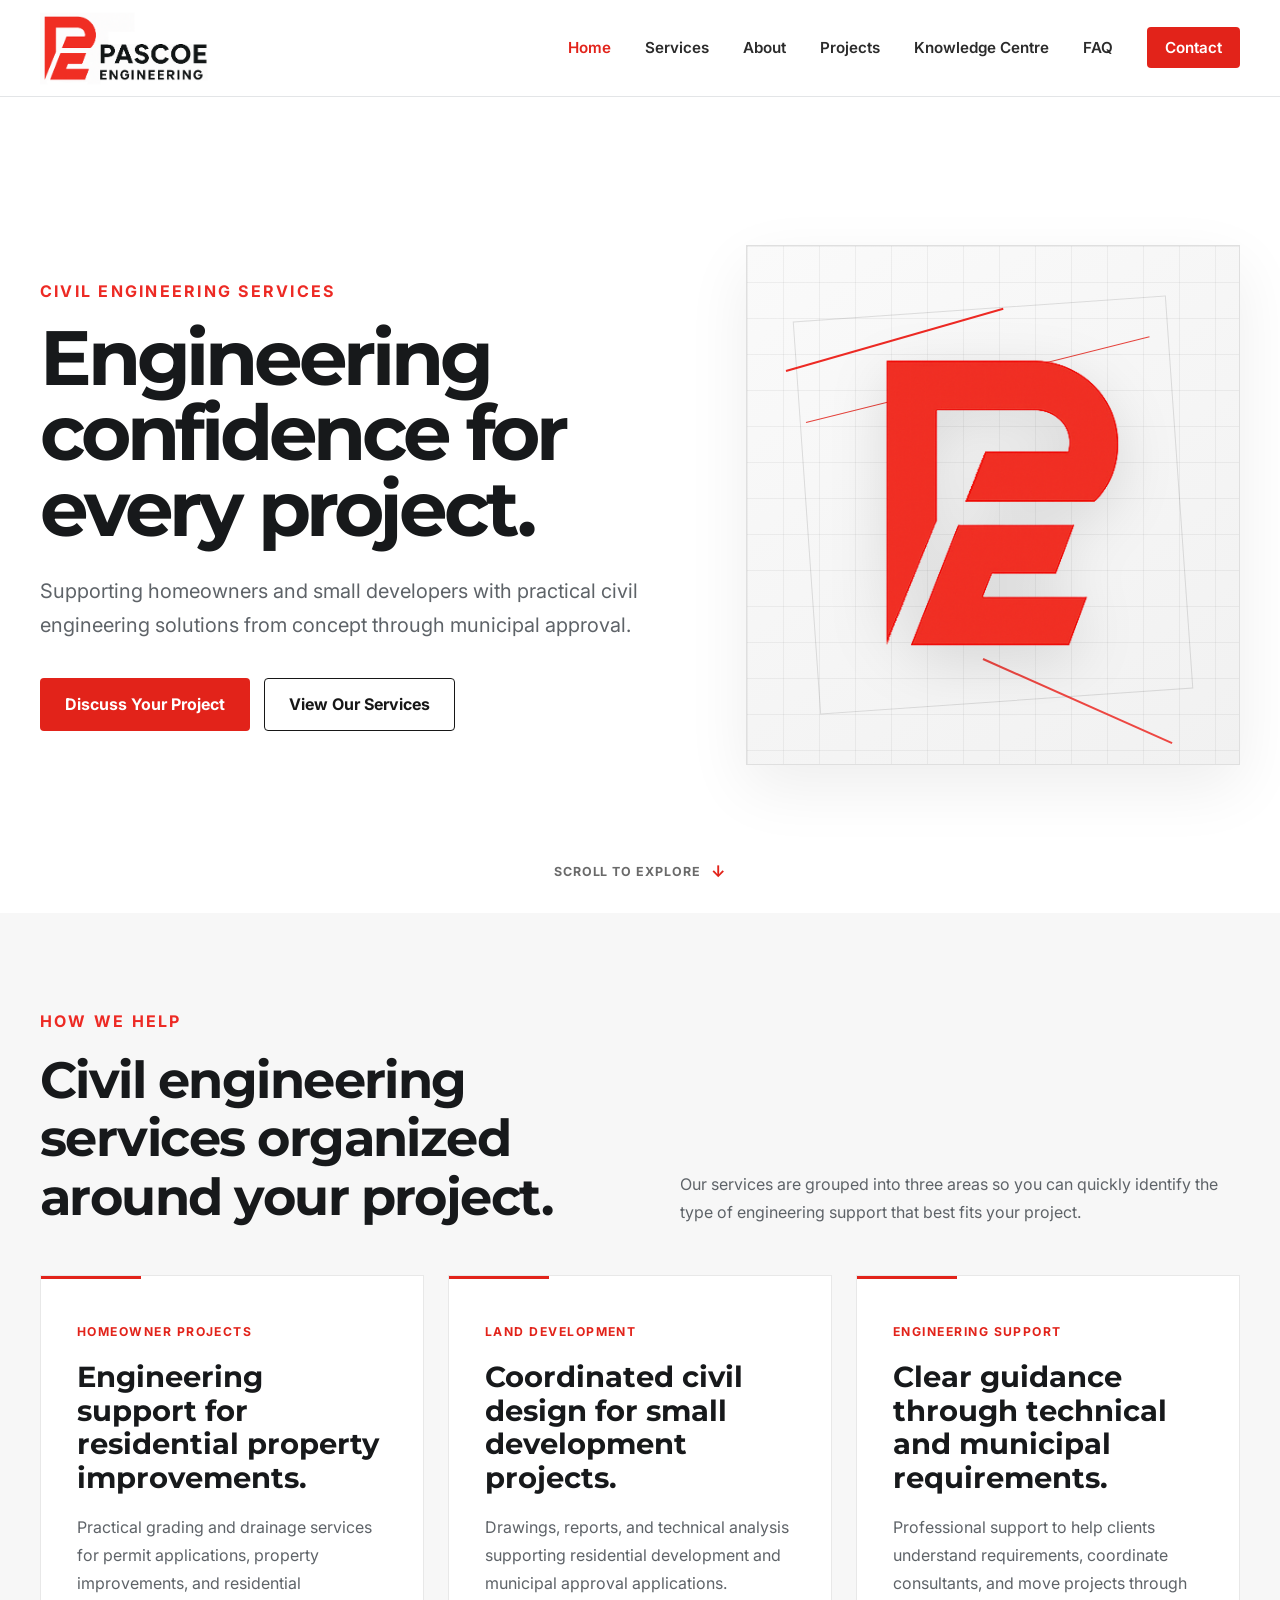
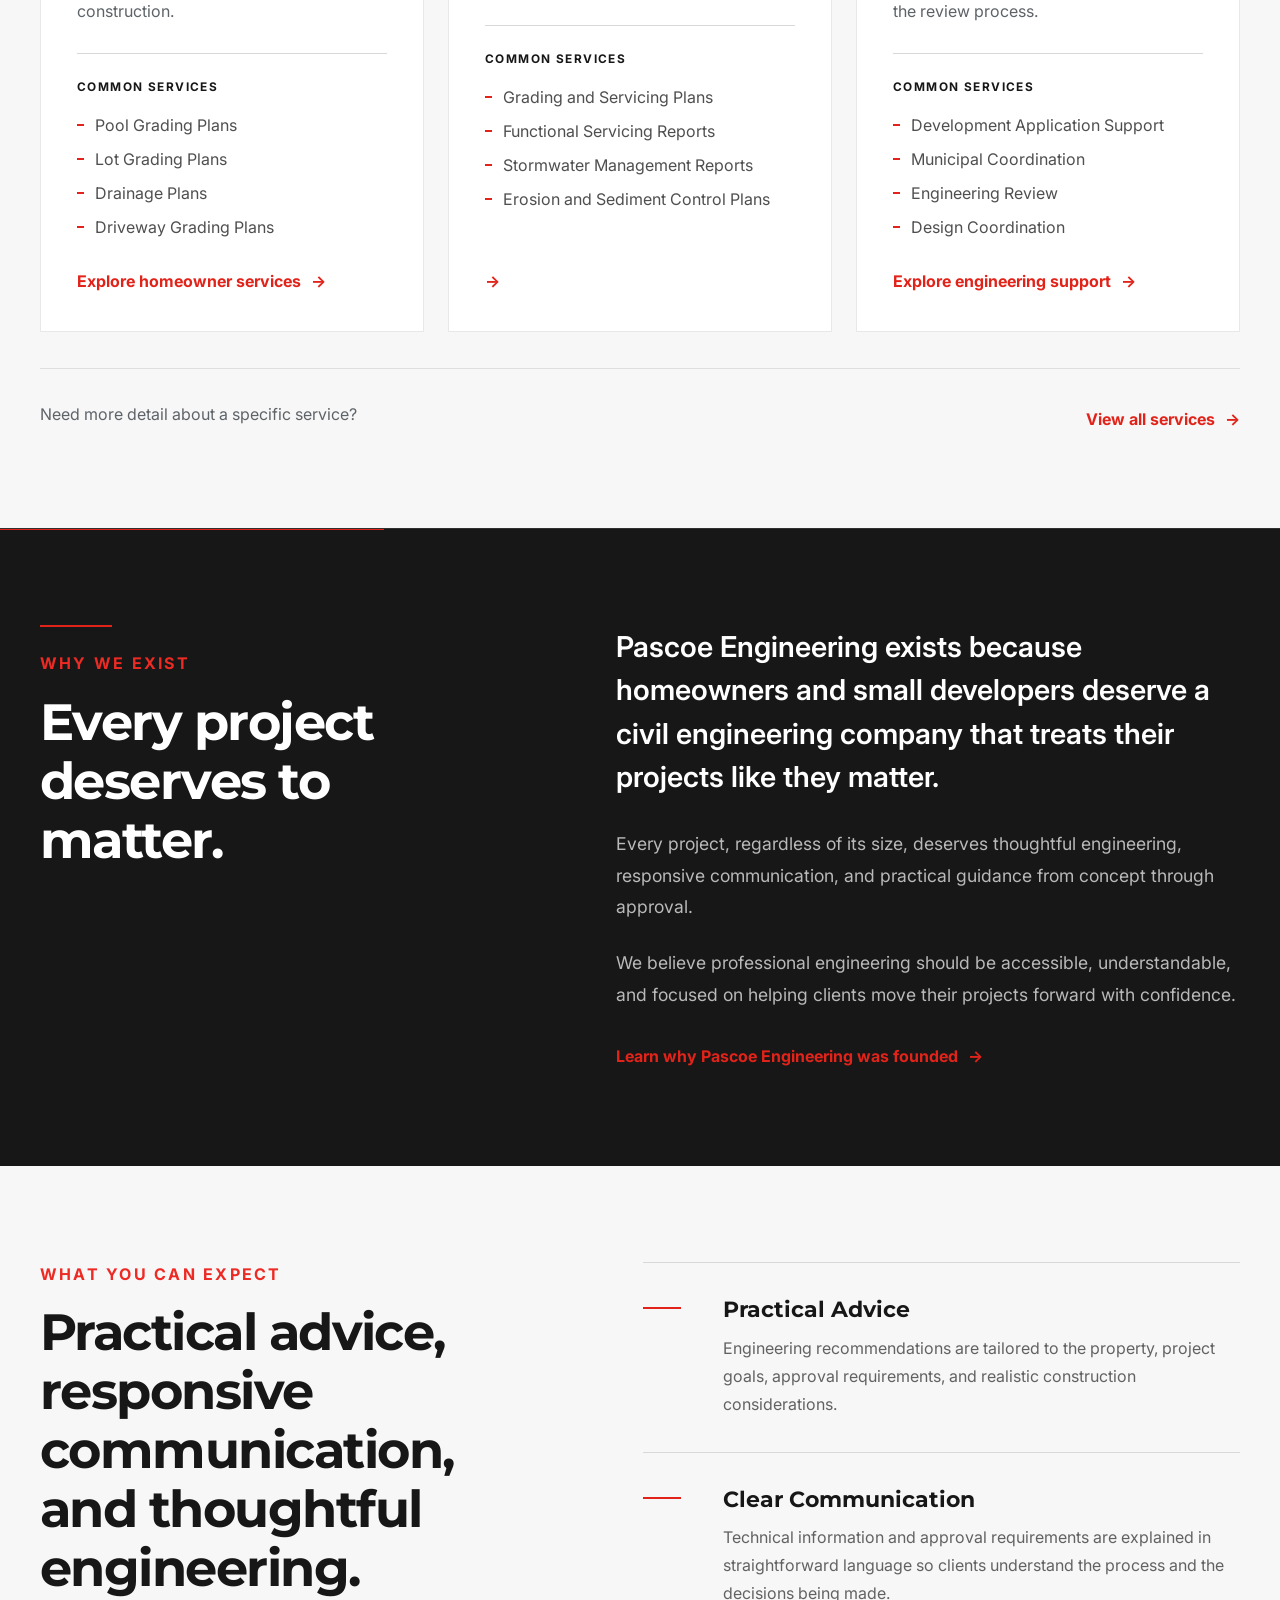
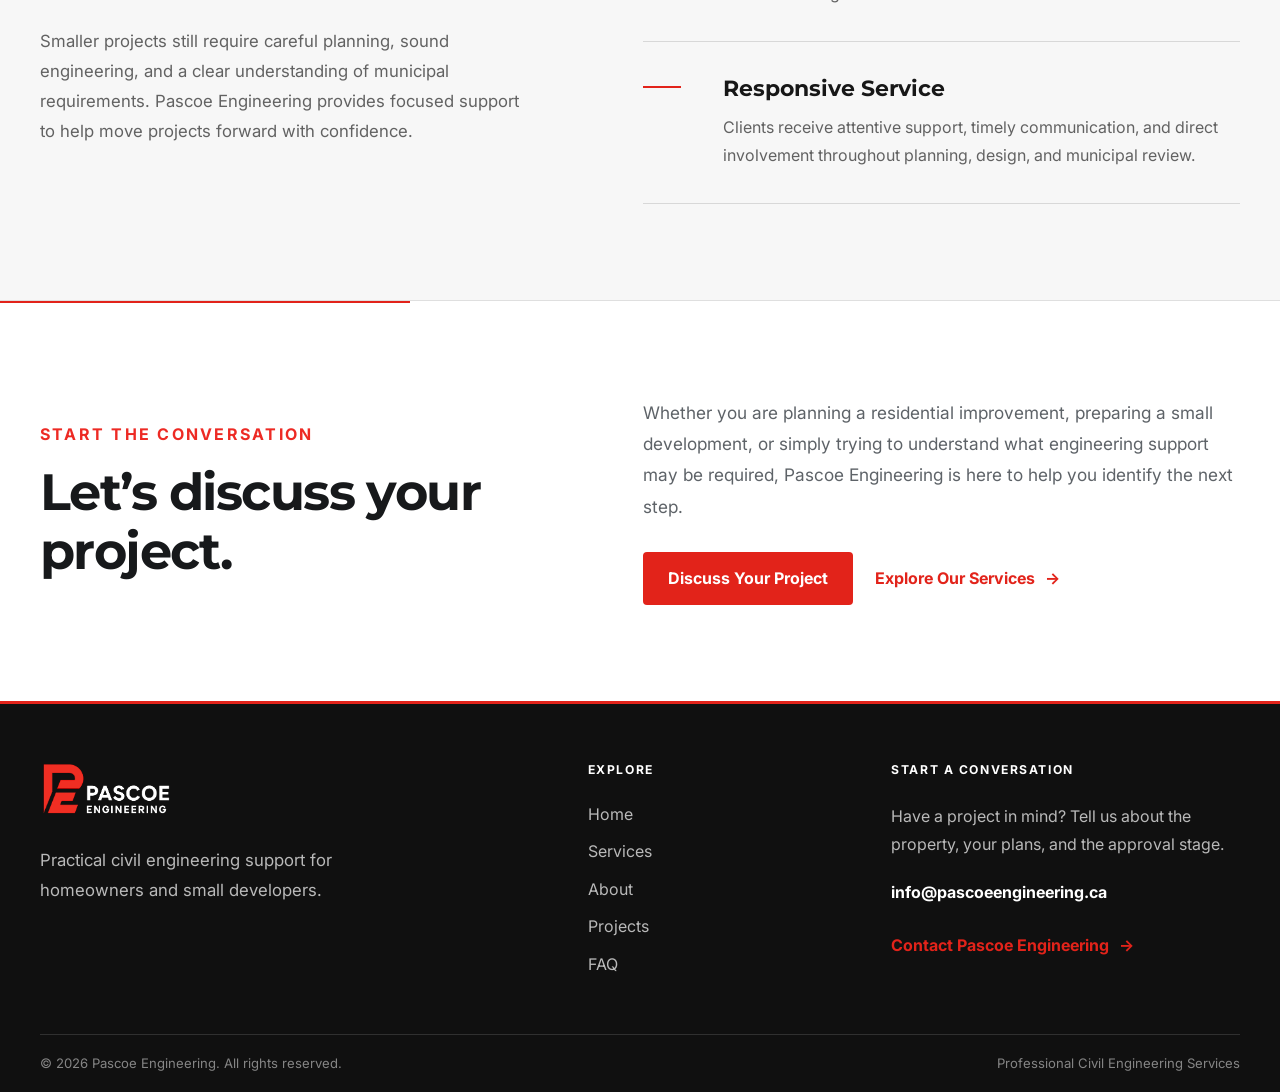
==== index.html @ dfb4c281 "added favicons" ====
<!doctype html><html lang="en"><head><meta charset="utf-8"><meta name="viewport" content="width=device-width, initial-scale=1"><title>Pascoe Engineering | Civil Engineering Services</title><meta name="description" content="Pascoe Engineering provides civil engineering services in Ontario including grading, servicing, drainage and stormwater management."><link rel="preconnect" href="https://fonts.googleapis.com">
<!-- Favicons -->
<link rel="icon" href="/assets/images/favicon.ico" sizes="any">
<link rel="icon" type="image/png" sizes="32x32" href="/assets/images/favicon-32x32.png">
<link rel="icon" type="image/png" sizes="16x16" href="/assets/images/favicon-16x16.png">

<link rel="apple-touch-icon" sizes="180x180" href="/assets/images/apple-touch-icon.png">

<link rel="icon" type="image/png" sizes="192x192" href="/assets/images/android-chrome-192x192.png">
<link rel="icon" type="image/png" sizes="512x512" href="/assets/images/android-chrome-512x512.png">
<link rel="manifest" href="/assets/site.webmanifest">
  <link rel="preconnect" href="https://fonts.gstatic.com" crossorigin>
<link
  href="https://fonts.googleapis.com/css2?family=Inter:wght@400;500;600;700&family=Montserrat:wght@600;700;800&display=swap"
  rel="stylesheet">
<link rel="stylesheet" href="/assets/css/style.css?v=1.0"><body>
<header class="site-header">
  <div class="container nav-container">
    <a class="site-logo" href="/" aria-label="Pascoe Engineering home">
  <img
    src="/assets/images/logo-full.png"
    alt="Pascoe Engineering"
  >
</a>

    <button
      class="mobile-menu-button"
      type="button"
      aria-label="Open navigation menu"
      aria-expanded="false"
    >
      <span></span>
      <span></span>
      <span></span>
    </button>

    <nav class="site-nav" aria-label="Main navigation">
      <ul>
        <li><a class="active" href="/" aria-current="page">Home</a></li>
        <li><a href="/services/">Services</a></li>
        <li><a href="/about/">About</a></li>
        <li><a href="/projects/">Projects</a></li>
        <li><a href="/knowledge/">Knowledge Centre</a></li>
        <li><a href="/faq/">FAQ</a></li>
        <li><a class="nav-contact" href="/contact/">Contact</a></li>
      </ul>
    </nav>
  </div>
</header>
<main>
  <section class="hero">
    <div class="container hero-container">
<div class="hero-content">
  <p class="eyebrow">Civil Engineering Services</p>

  <h1>
    Engineering confidence for every project.
  </h1>

  <p class="hero-description">
    Supporting homeowners and small developers with practical civil
    engineering solutions from concept through municipal approval.
  </p>

  <div class="hero-actions">
    <a class="btn btn-primary" href="/contact/">
      Discuss Your Project
    </a>

    <a class="btn btn-secondary" href="/services/">
      View Our Services
    </a>
  </div>
</div>

      <div class="hero-graphic" aria-hidden="true">
        <div class="hero-grid"></div>

        <div class="hero-mark">
  <img
    src="/assets/images/logo-icon.png"
    alt=""
  >
</div>

        <div class="hero-line hero-line-one"></div>
        <div class="hero-line hero-line-two"></div>
      </div>
    </div>
    <a class="hero-scroll" href="#how-we-help">
      <span>Scroll to explore</span>
      <span aria-hidden="true">↓</span>
    </a>
  </section>

  <section
    class="services-preview section section-light"
    id="how-we-help"
  >
    <div class="container">
      <div class="section-heading services-preview-heading">
        <div>
          <p class="eyebrow">How We Help</p>

          <h2>
            Civil engineering services organized around your project.
          </h2>
        </div>

        <p>
          Our services are grouped into three areas so you can quickly identify
          the type of engineering support that best fits your project.
        </p>
      </div>

    <div class="services-preview-grid">
      <!-- Homeowner Projects -->
      <article class="services-preview-card">
        <div class="services-preview-accent"></div>

        <p class="services-preview-label">Homeowner Projects</p>

        <h3>
          Engineering support for residential property improvements.
        </h3>

        <p class="services-preview-description">
          Practical grading and drainage services for permit applications,
          property improvements, and residential construction.
        </p>

        <div class="services-preview-list">
          <p>Common Services</p>

          <ul>
            <li>Pool Grading Plans</li>
            <li>Lot Grading Plans</li>
            <li>Drainage Plans</li>
            <li>Driveway Grading Plans</li>
          </ul>
        </div>

        <a class="text-link" href="/services/#homeowner-projects">
          Explore homeowner services
          <span aria-hidden="true">→</span>
        </a>
      </article>

      <!-- Residential Development -->
      <article class="services-preview-card">
        <div class="services-preview-accent"></div>

        <p class="services-preview-label">Land Development</p>

        <h3>
          Coordinated civil design for small development projects.
        </h3>

        <p class="services-preview-description">
          Drawings, reports, and technical analysis supporting residential
          development and municipal approval applications.
        </p>

        <div class="services-preview-list">
          <p>Common Services</p>

          <ul>
            <li>Grading and Servicing Plans</li>
            <li>Functional Servicing Reports</li>
            <li>Stormwater Management Reports</li>
            <li>Erosion and Sediment Control Plans</li>
          </ul>
        </div>

        <a class="text-link" href="/services/land-development/"
          Explore development services
          <span aria-hidden="true">→</span>
        </a>
      </article>

      <!-- Engineering Support -->
      <article class="services-preview-card">
        <div class="services-preview-accent"></div>

        <p class="services-preview-label">Engineering Support</p>

        <h3>
          Clear guidance through technical and municipal requirements.
        </h3>

        <p class="services-preview-description">
          Professional support to help clients understand requirements,
          coordinate consultants, and move projects through the review process.
        </p>

        <div class="services-preview-list">
          <p>Common Services</p>

          <ul>
            <li>Development Application Support</li>
            <li>Municipal Coordination</li>
            <li>Engineering Review</li>
            <li>Design Coordination</li>
          </ul>
        </div>

        <a class="text-link" href="/services/#engineering-support">
          Explore engineering support
          <span aria-hidden="true">→</span>
        </a>
      </article>
    </div>

    <div class="services-preview-footer">
      <p>
        Need more detail about a specific service?
      </p>

      <a class="text-link" href="/services/">
        View all services
        <span aria-hidden="true">→</span>
      </a>
    </div>
  </div>
</section>
<section class="home-about home-about-dark section" id="why-we-exist">
  <div class="container home-about-grid">
    <div class="home-about-heading">
      <div class="section-accent-line"></div>

      <p class="eyebrow">Why We Exist</p>

      <h2>
        Every project deserves to matter.
      </h2>
    </div>

    <div class="home-about-content">
      <p>
        Pascoe Engineering exists because homeowners and small developers
        deserve a civil engineering company that treats their projects like
        they matter.
      </p>

      <p>
        Every project, regardless of its size, deserves thoughtful engineering,
        responsive communication, and practical guidance from concept through
        approval.
      </p>

      <p>
        We believe professional engineering should be accessible,
        understandable, and focused on helping clients move their projects
        forward with confidence.
      </p>

      <a class="text-link" href="/about/">
        Learn why Pascoe Engineering was founded
        <span aria-hidden="true">→</span>
      </a>
    </div>
  </div>
</section>
<section class="why-us why-us-light section">
  <div class="container why-us-grid">
    <div class="why-us-intro">
      <p class="eyebrow">What You Can Expect</p>

      <h2>
  Practical advice, responsive communication, and thoughtful engineering.
</h2>

      <p>
        Smaller projects still require careful planning, sound engineering,
        and a clear understanding of municipal requirements. Pascoe Engineering
        provides focused support to help move projects forward with confidence.
      </p>
    </div>

    <div class="why-us-points">
      <article class="why-us-point">
        <div class="why-us-number"><div class="why-us-accent" aria-hidden="true"></div></div>

        <div>
          <h3>Practical Advice</h3>

          <p>
            Engineering recommendations are tailored to the property, project goals,
  approval requirements, and realistic construction considerations.
          </p>
        </div>
      </article>

      <article class="why-us-point">
        <div class="why-us-number"><div class="why-us-accent" aria-hidden="true"></div></div>

        <div>
          <h3>Clear Communication</h3>

          <p>
            Technical information and approval requirements are explained in
            straightforward language so clients understand the process and the
            decisions being made.
          </p>
        </div>
      </article>

      <article class="why-us-point">
        <div class="why-us-number"><div class="why-us-accent" aria-hidden="true"></div></div>

        <div>
          <h3>Responsive Service</h3>

          <p>
            Clients receive attentive support, timely communication, and direct
            involvement throughout planning, design, and municipal review.
          </p>
        </div>
      </article>
    </div>
  </div>
</section>
<section class="home-cta section">
  <div class="container home-cta-grid">
    <div>
      <p class="eyebrow">Start the Conversation</p>

      <h2>
        Let’s discuss your project.
      </h2>
    </div>

    <div class="home-cta-content">
      <p>
        Whether you are planning a residential improvement, preparing a small
        development, or simply trying to understand what engineering support
        may be required, Pascoe Engineering is here to help you identify the
        next step.
      </p>

      <div class="home-cta-actions">
        <a class="btn btn-primary" href="/contact/">
          Discuss Your Project
        </a>

        <a class="text-link" href="/services/">
          Explore Our Services
          <span aria-hidden="true">→</span>
        </a>
      </div>
    </div>
  </div>
</section>
</main>
<footer class="site-footer">
  <div class="container">
    <div class="footer-main">
      <div class="footer-brand">
        <a class="footer-logo" href="/" aria-label="Pascoe Engineering home">
          <img
            src="/assets/images/logo-inverse.png"
            alt="Pascoe Engineering"
          >
        </a>

        <p class="footer-statement">
          Practical civil engineering support for homeowners and small
          developers.
        </p>
      </div>

      <div class="footer-navigation">
        <p class="footer-heading">Explore</p>

        <nav aria-label="Footer navigation">
          <ul>
            <li><a href="/">Home</a></li>
            <li><a href="/services/">Services</a></li>
            <li><a href="/about/">About</a></li>
            <li><a href="/projects/">Projects</a></li>
            <li><a href="/faq/">FAQ</a></li>
          </ul>
        </nav>
      </div>

      <div class="footer-contact">
        <p class="footer-heading">Start a Conversation</p>

        <p>
          Have a project in mind? Tell us about the property, your plans, and
          the approval stage.
        </p>

        <a class="footer-email" href="mailto:info@pascoeengineering.ca">
          info@pascoeengineering.ca
        </a>

        <a class="text-link" href="/contact/">
          Contact Pascoe Engineering
          <span aria-hidden="true">→</span>
        </a>
      </div>
    </div>

    <div class="footer-bottom">
      <p>
        &copy; <span class="current-year"></span> Pascoe Engineering. All rights
        reserved.
      </p>

      <p>Professional Civil Engineering Services</p>
    </div>
  </div>
</footer>
<script src="/assets/js/script.js"></script>
</body>
</html>
---- assets/css/style.css ----
/* =========================
   PASCOE ENGINEERING
   GLOBAL DESIGN FOUNDATION
   ========================= */

:root {
  --color-red: #ed2a24;
  --color-black: #17191b;
  --color-charcoal: #24272a;
  --color-grey-dark: #5e6368;
  --color-grey-light: #f5f6f7;
  --color-border: #e3e5e7;
  --color-white: #ffffff;

  --font-heading: "Montserrat", Arial, sans-serif;
  --font-body: "Inter", Arial, sans-serif;

  --container-width: 1200px;
  --section-spacing: 96px;
  --border-radius: 8px;
  --shadow-soft: 0 10px 30px rgba(0, 0, 0, 0.08);
}

/* Reset */

*,
*::before,
*::after {
  box-sizing: border-box;
}

html {
  scroll-behavior: smooth;
}

body {
  margin: 0;
  color: var(--color-charcoal);
  background: var(--color-white);
  font-family: var(--font-body);
  font-size: 16px;
  line-height: 1.6;
}

img {
  display: block;
  max-width: 100%;
}

a {
  color: inherit;
  text-decoration: none;
}

button,
input,
textarea,
select {
  font: inherit;
}

/* Layout */

.container {
  width: min(100% - 40px, var(--container-width));
  margin-inline: auto;
}

.section {
  padding-block: var(--section-spacing);
}

.section-light {
  background: var(--color-grey-light);
}

/* Typography */

h1,
h2,
h3,
h4 {
  margin-top: 0;
  color: var(--color-black);
  font-family: var(--font-heading);
  line-height: 1.15;
}

h1 {
  font-size: clamp(2.75rem, 6vw, 5rem);
  letter-spacing: -0.04em;
}

h2 {
  font-size: clamp(2rem, 4vw, 3.25rem);
  letter-spacing: -0.03em;
}

h3 {
  font-size: 1.35rem;
}

p {
  margin-top: 0;
  color: var(--color-grey-dark);
}

.eyebrow {
  margin-bottom: 16px;
  color: var(--color-red);
  font-size: 1rem;
  font-weight: 700;
  letter-spacing: 0.14em;
  text-transform: uppercase;
}

/* Buttons */

.btn {
  display: inline-flex;
  min-height: 48px;
  align-items: center;
  justify-content: center;
  padding: 12px 22px;
  border: 1px solid transparent;
  border-radius: 4px;
  cursor: pointer;
  font-weight: 700;
  transition:
    background-color 0.2s ease,
    border-color 0.2s ease,
    color 0.2s ease,
    transform 0.2s ease;
}

.btn:hover {
  transform: translateY(-2px);
}

.btn-primary {
  color: var(--color-white);
  background: var(--color-red);
}

.btn-primary:hover {
  background: #cf211c;
}

.btn-secondary {
  color: var(--color-black);
  border-color: var(--color-black);
  background: transparent;
}

.btn-secondary:hover {
  color: var(--color-white);
  background: var(--color-black);
}

/* Responsive */

@media (max-width: 768px) {
  :root {
    --section-spacing: 64px;
  }

  .container {
    width: min(100% - 28px, var(--container-width));
  }
}
/* Navigation */

.site-header {
  position: sticky;
  top: 0;
  z-index: 1000;
  background: #ffffff;
  border-bottom: 1px solid #e3e5e7;
}

.nav-container {
  display: flex;
  min-height: 96px;
  align-items: center;
  justify-content: space-between;
  gap: 48px;
}

.site-logo {
  display: inline-flex;
  flex-shrink: 0;
  align-items: center;
}

.site-logo img {
  display: block;
  width: auto;
  height: 75px;
}

.site-nav ul {
  display: flex;
  align-items: center;
  gap: 34px;
  margin: 0;
  padding: 0;
  list-style: none;
}
@media (max-width: 820px) {
  .nav-container {
    min-height: 78px;
  }

  .site-logo img {
    height: 62px;
  }
}

.site-nav a {
  color: #2b2b2b;
  font-size: 0.95rem;
  font-weight: 600;
  transition: color 0.2s ease;
}

.site-nav a:hover {
  color: #e2231a;
}

.site-nav .nav-contact {
  padding: 11px 18px;
  color: #ffffff;
  background: #e2231a;
  border-radius: 4px;
}

.site-nav .nav-contact:hover {
  color: #ffffff;
  background: #c91f17;
}

.mobile-menu-button {
  display: none;
  width: 44px;
  height: 44px;
  padding: 10px;
  border: 0;
  background: transparent;
  cursor: pointer;
}

.mobile-menu-button span {
  display: block;
  width: 24px;
  height: 2px;
  margin: 5px auto;
  background: #171717;
}

@media (max-width: 820px) {
  .nav-container {
    min-height: 72px;
  }

  .mobile-menu-button {
    display: block;
  }

  .site-nav {
    display: none;
    position: absolute;
    top: 100%;
    left: 0;
    width: 100%;
    padding: 20px;
    background: #ffffff;
    border-bottom: 1px solid #e3e5e7;
  }

  .site-nav.is-open {
    display: block;
  }

  .site-nav ul {
    flex-direction: column;
    align-items: stretch;
    gap: 8px;
  }

  .site-nav a {
    display: block;
    padding: 12px 0;
  }

  .site-nav .nav-contact {
    margin-top: 8px;
    text-align: center;
  }
}
.site-nav a.active {
  color: #e2231a;
}
/* =========================
   Homepage Hero
   ========================= */

.hero {
  position: relative;
  overflow: hidden;
  background: var(--color-white, #ffffff);
}

.hero-container {
  display: grid;
  min-height: calc(100vh - 84px);
  grid-template-columns: minmax(0, 1.1fr) minmax(360px, 0.9fr);
  align-items: center;
  gap: clamp(48px, 8vw, 120px);
  padding-block: clamp(80px, 10vw, 140px);
}

.hero-content {
  max-width: 680px;
}

.hero h1 {
  max-width: 680px;
  margin-bottom: 28px;
  font-size: clamp(3.2rem, 6vw, 5.75rem);
  line-height: 0.98;
  letter-spacing: -0.055em;
}

.hero-description {
  max-width: 640px;
  margin-bottom: 36px;
  font-size: clamp(1.05rem, 2vw, 1.25rem);
  line-height: 1.7;
}

.hero-actions {
  display: flex;
  flex-wrap: wrap;
  gap: 14px;
}

/* Hero graphic */

.hero-graphic {
  position: relative;
  min-height: 520px;
  overflow: hidden;
  background:
    linear-gradient(145deg, #fafafa 0%, #f1f1f1 100%);
  border: 1px solid #dfdfdf;
  box-shadow: 0 22px 60px rgba(0, 0, 0, 0.07);
}

.hero-grid {
  position: absolute;
  inset: 0;
  opacity: 0.65;
  background-image:
    linear-gradient(to right, rgba(23, 23, 23, 0.08) 1px, transparent 1px),
    linear-gradient(to bottom, rgba(23, 23, 23, 0.08) 1px, transparent 1px);
  background-size: 36px 36px;
}
.hero-graphic::before {
  content: "";
  position: absolute;
  inset: 12%;
  border: 1px solid rgba(23, 23, 23, 0.12);
  transform: rotate(-4deg);
}

.hero-graphic::after {
  content: "";
  position: absolute;
  width: 72%;
  height: 1px;
  top: 34%;
  left: 12%;
  background: rgba(226, 35, 26, 0.85);
  transform: rotate(-14deg);
  transform-origin: left center;
}

.hero-mark {
  position: absolute;
  top: 50%;
  left: 50%;
  width: clamp(170px, 20vw, 270px);
  transform: translate(-50%, -50%);
  z-index: 2;
}

.hero-mark img {
  display: block;
  width: 100%;
  height: auto;
  filter: drop-shadow(0 16px 28px rgba(0, 0, 0, 0.12));
}

.hero-line {
  position: absolute;
  height: 2px;
  background: var(--color-red, #e2231a);
  transform-origin: left center;
}

.hero-line-one {
  top: 24%;
  left: 8%;
  width: 46%;
  transform: rotate(-16deg);
}

.hero-line-two {
  right: 10%;
  bottom: 20%;
  width: 42%;
  transform: rotate(24deg);
  opacity: 0.85;
}
.hero-scroll {
  position: absolute;
  left: 50%;
  bottom: 28px;
  display: inline-flex;
  align-items: center;
  gap: 10px;
  transform: translateX(-50%);
  color: #6a6a6a;
  font-size: 0.78rem;
  font-weight: 700;
  letter-spacing: 0.08em;
  text-transform: uppercase;
}

.hero-scroll span:last-child {
  color: #e2231a;
  font-size: 1rem;
  transition: transform 0.2s ease;
}

.hero-scroll:hover span:last-child {
  transform: translateY(4px);
}

@media (max-width: 700px) {
  .hero-scroll {
    display: none;
  }
}
.section-accent-line {
  width: 72px;
  height: 2px;
  margin-bottom: 24px;
  background: #e2231a;
}

/* Responsive hero */

@media (max-width: 900px) {
  .hero-container {
    min-height: auto;
    grid-template-columns: 1fr;
    gap: 56px;
    padding-block: 80px;
  }

  .hero-content {
    max-width: 760px;
  }

  .hero-graphic {
    min-height: 420px;
  }
}

@media (max-width: 600px) {
  .hero-container {
    padding-block: 64px;
  }

  .hero h1 {
    font-size: clamp(2.6rem, 13vw, 4rem);
  }

  .hero-actions {
    flex-direction: column;
  }

  .hero-actions .btn {
    width: 100%;
  }

  .hero-graphic {
    min-height: 320px;
  }

  .hero-mark {
    width: 130px;
    height: 130px;
  }

  .hero-mark span {
    font-size: 4.5rem;
  }
}
/* Buttons */

.btn {
  display: inline-flex;
  min-height: 50px;
  align-items: center;
  justify-content: center;
  padding: 13px 24px;
  border: 1px solid transparent;
  border-radius: 4px;
  font-weight: 700;
  transition:
    background-color 0.2s ease,
    border-color 0.2s ease,
    color 0.2s ease,
    transform 0.2s ease;
}

.btn:hover {
  transform: translateY(-2px);
}

.btn-primary {
  color: #ffffff;
  background: #e2231a;
}

.btn-primary:hover {
  color: #ffffff;
  background: #c91f17;
}

.btn-secondary {
  color: #171717;
  border-color: #171717;
  background: transparent;
}

.btn-secondary:hover {
  color: #ffffff;
  background: #171717;
}
/* =========================
   Homepage About
   ========================= */

.home-about {
  position: relative;
  border-top: 1px solid #dfdfdf;
  background: #ffffff;
}
.home-about::before {
  content: "";
  position: absolute;
  top: 0;
  left: 0;
  width: 30%;
  height: 1px;
  background: #e2231a;
}

.home-about-grid {
  display: grid;
  grid-template-columns: minmax(280px, 0.85fr) minmax(0, 1.15fr);
  gap: clamp(48px, 9vw, 140px);
  align-items: start;
}

.home-about-heading {
  position: sticky;
  top: 120px;
}

.home-about-heading h2 {
  max-width: 520px;
  margin-bottom: 0;
}

.home-about-content {
  max-width: 700px;
}

.home-about-content p {
  margin-bottom: 24px;
  font-size: 1.1rem;
  line-height: 1.8;
}

.home-about-content p:first-child {
  position: relative;
  max-width: 680px;
  margin-bottom: 30px;
  color: #171717;
  font-size: clamp(1.35rem, 2.5vw, 1.8rem);
  font-weight: 600;
  line-height: 1.5;
}

.home-about-content p:not(:first-child) {
  max-width: 650px;
}

.text-link {
  display: inline-flex;
  align-items: center;
  gap: 10px;
  margin-top: 10px;
  color: #e2231a;
  font-weight: 700;
}

.text-link span {
  transition: transform 0.2s ease;
}

.text-link:hover span {
  transform: translateX(5px);
}

@media (max-width: 800px) {
  .home-about-grid {
    grid-template-columns: 1fr;
    gap: 36px;
  }

  .home-about-heading {
    position: static;
  }

  .home-about-content {
    max-width: none;
  }
}

/* =========================
   Who We Help
   ========================= */

.who-we-help-heading {
  align-items: end;
}

.who-we-help-heading > p {
  max-width: 560px;
  margin-bottom: 0;
  line-height: 1.8;
}

.who-we-help-grid {
  display: grid;
  grid-template-columns: repeat(3, minmax(0, 1fr));
  gap: 24px;
}

.audience-card {
  position: relative;
  display: flex;
  min-height: 470px;
  flex-direction: column;
  padding: 36px;
  overflow: hidden;
  background: #ffffff;
  border: 1px solid #dfdfdf;
  transition:
    transform 0.2s ease,
    border-color 0.2s ease,
    box-shadow 0.2s ease;
}

.audience-card:hover {
  transform: translateY(-5px);
  border-color: #bdbdbd;
  box-shadow: 0 18px 40px rgba(0, 0, 0, 0.07);
}

.audience-card-accent {
  position: absolute;
  top: 0;
  left: 0;
  width: 82px;
  height: 3px;
  background: #e2231a;
  transition: width 0.25s ease;
}

.audience-card:hover .audience-card-accent {
  width: 100%;
}

.audience-card-label {
  margin: 10px 0 18px;
  color: #e2231a;
  font-size: 0.76rem;
  font-weight: 700;
  letter-spacing: 0.12em;
  text-transform: uppercase;
}

.audience-card h3 {
  margin-bottom: 18px;
  font-size: clamp(1.45rem, 2.3vw, 1.9rem);
}

.audience-card > p:not(.audience-card-label) {
  margin-bottom: 26px;
  line-height: 1.75;
}

.audience-card ul {
  display: grid;
  gap: 10px;
  margin: 0 0 30px;
  padding: 0;
  list-style: none;
}

.audience-card li {
  position: relative;
  padding-left: 18px;
  color: #4f4f4f;
}

.audience-card li::before {
  content: "";
  position: absolute;
  top: 0.7em;
  left: 0;
  width: 7px;
  height: 2px;
  background: #e2231a;
}

.audience-card .text-link {
  margin-top: auto;
}

@media (max-width: 950px) {
  .who-we-help-grid {
    grid-template-columns: 1fr;
  }

  .audience-card {
    min-height: auto;
  }
}

/* =========================
   Homepage Services Preview
   ========================= */

.services-preview {
  background: #f7f7f7;
}

.services-preview-heading {
  align-items: end;
}

.services-preview-heading > p {
  max-width: 560px;
  margin-bottom: 0;
  line-height: 1.8;
}

.services-preview-grid {
  display: grid;
  grid-template-columns: repeat(3, minmax(0, 1fr));
  gap: 24px;
}

.services-preview-card {
  position: relative;
  display: flex;
  min-height: 470px;
  flex-direction: column;
  padding: 36px;
  overflow: hidden;
  background: #ffffff;
  border: 1px solid #e8e8e8;
  transition:
    transform 0.2s ease,
    border-color 0.2s ease,
    box-shadow 0.2s ease;
}

.services-preview-card:hover {
  transform: translateY(-5px);
  border-color: #bdbdbd;
  box-shadow: 0 14px 36px rgba(0,0,0,.06);
}

.services-preview-accent {
  position: absolute;
  top: 0;
  left: 0;
  width: 100px;
  height: 3px;
  background: #e2231a;
  transition: width 0.25s ease;
}

.services-preview-card:hover .services-preview-accent {
  width: 100%;
}

.services-preview-label {
  margin: 10px 0 18px;
  color: #e2231a;
  font-size: 0.76rem;
  font-weight: 700;
  letter-spacing: 0.12em;
  text-transform: uppercase;
}

.services-preview-card h3 {
  margin-bottom: 18px;
  font-size: clamp(1.45rem, 2.3vw, 1.9rem);
}

.services-preview-description {
  margin-bottom: 28px;
  line-height: 1.75;
}

.services-preview-list {
  margin-bottom: 30px;
  padding-top: 24px;
  border-top: 1px solid #d8d8d8;
}

.services-preview-list > p {
  margin-bottom: 16px;
  color: #171717;
  font-size: 0.74rem;
  font-weight: 700;
  letter-spacing: 0.12em;
  text-transform: uppercase;
}

.services-preview-list ul {
  display: grid;
  gap: 10px;
  margin: 0;
  padding: 0;
  list-style: none;
}

.services-preview-list li {
  position: relative;
  padding-left: 18px;
  color: #4f4f4f;
  line-height: 1.5;
}

.services-preview-list li::before {
  content: "";
  position: absolute;
  top: 0.7em;
  left: 0;
  width: 7px;
  height: 2px;
  background: #e2231a;
}

.services-preview-card .text-link {
  margin-top: auto;
}

.services-preview-footer {
  display: flex;
  align-items: center;
  justify-content: space-between;
  gap: 30px;
  margin-top: 36px;
  padding-top: 28px;
  border-top: 1px solid #dfdfdf;
}

.services-preview-footer p {
  margin: 0;
}

@media (max-width: 950px) {
  .services-preview-grid {
    grid-template-columns: 1fr;
  }

  .services-preview-card {
    min-height: auto;
  }
}

@media (max-width: 650px) {
  .services-preview-footer {
    align-items: flex-start;
    flex-direction: column;
    gap: 12px;
  }
}

/* =========================
   Featured Services
   ========================= */

.section-heading {
  display: flex;
  align-items: end;
  justify-content: space-between;
  gap: 40px;
  margin-bottom: 48px;
}

.section-heading h2 {
  max-width: 720px;
  margin-bottom: 0;
}

.services-grid {
  display: grid;
  grid-template-columns: repeat(3, minmax(0, 1fr));
  gap: 24px;
}

.service-card {
  position: relative;
  display: flex;
  min-height: 360px;
  flex-direction: column;
  padding: 34px;
  background: #ffffff;
  border: 1px solid #dfdfdf;
  transition:
    transform 0.2s ease,
    border-color 0.2s ease,
    box-shadow 0.2s ease;
}

.service-card:hover {
  transform: translateY(-6px);
  border-color: #c9c9c9;
  box-shadow: 0 18px 40px rgba(0, 0, 0, 0.08);
}

.service-card-number {
  margin-bottom: 52px;
  color: #e2231a;
  font-size: 0.8rem;
  font-weight: 700;
  letter-spacing: 0.12em;
}

.service-card h3 {
  margin-bottom: 18px;
  font-size: 1.45rem;
}

.service-card p {
  margin-bottom: 30px;
  line-height: 1.75;
}

.service-card a {
  display: inline-flex;
  align-items: center;
  gap: 8px;
  margin-top: auto;
  color: #171717;
  font-weight: 700;
}

.service-card a span {
  color: #e2231a;
  transition: transform 0.2s ease;
}

.service-card a:hover span {
  transform: translateX(5px);
}

@media (max-width: 950px) {
  .services-grid {
    grid-template-columns: 1fr;
  }

  .service-card {
    min-height: auto;
  }
}

@media (max-width: 700px) {
  .section-heading {
    align-items: start;
    flex-direction: column;
    margin-bottom: 36px;
  }
}
/* =========================
   Why Pascoe Engineering
   ========================= */

.why-us {
  background: #171717;
}

.why-us-grid {
  display: grid;
  grid-template-columns: minmax(280px, 0.9fr) minmax(0, 1.1fr);
  gap: clamp(56px, 9vw, 140px);
  align-items: start;
}

.why-us-intro {
  position: sticky;
  top: 120px;
}

.why-us-intro h2 {
  max-width: 620px;
  margin-bottom: 28px;
  color: #ffffff;
}

.why-us-intro > p:last-child {
  max-width: 580px;
  color: #b9b9b9;
  font-size: 1.05rem;
  line-height: 1.8;
}

.why-us-points {
  border-top: 1px solid #3a3a3a;
}

.why-us-point {
  display: grid;
  grid-template-columns: 56px minmax(0, 1fr);
  gap: 24px;
  padding-block: 34px;
  border-bottom: 1px solid #3a3a3a;
}

.why-us-accent {
  width: 38px;
  height: 2px;
  margin-top: 10px;
  background: #e2231a;
}

.why-us-point h3 {
  margin-bottom: 12px;
  color: #ffffff;
  font-size: 1.35rem;
}

.why-us-point p {
  max-width: 640px;
  margin-bottom: 0;
  color: #b9b9b9;
  line-height: 1.75;
}

@media (max-width: 850px) {
  .why-us-grid {
    grid-template-columns: 1fr;
    gap: 44px;
  }

  .why-us-intro {
    position: static;
  }
}

@media (max-width: 520px) {
  .why-us-point {
    grid-template-columns: 1fr;
    gap: 10px;
  }
}
/* =========================
   Homepage Theme Variations
   ========================= */

/* Dark Why We Exist section */

.home-about-dark {
  color: #ffffff;
  background: #171717;
  border-top-color: #303030;
}

.home-about-dark h2,
.home-about-dark .home-about-content p:first-child {
  color: #ffffff;
}

.home-about-dark .home-about-content p:not(:first-child) {
  color: #b9b9b9;
}

.home-about-dark .text-link {
  color: #e2231a;
}

/* Light What You Can Expect section */

.why-us-light {
  color: #171717;
  background: #f7f7f7;
}

.why-us-light .why-us-intro h2,
.why-us-light .why-us-point h3 {
  color: #171717;
}

.why-us-light .why-us-intro > p:last-child,
.why-us-light .why-us-point p {
  color: #626262;
}

.why-us-light .why-us-points {
  border-top-color: #d8d8d8;
}

.why-us-light .why-us-point {
  border-bottom-color: #d8d8d8;
}
/* =========================
   Services Page Hero
   ========================= */

.services-hero {
  overflow: hidden;
  background: #ffffff;
  border-bottom: 1px solid #dfdfdf;
}

.services-hero-grid {
  display: grid;
  min-height: 660px;
  grid-template-columns: minmax(0, 1.08fr) minmax(360px, 0.92fr);
  align-items: center;
  gap: clamp(48px, 8vw, 120px);
  padding-block: clamp(80px, 10vw, 140px);
}

.services-hero-content {
  max-width: 760px;
}

.services-hero-content h1 {
  margin-bottom: 28px;
  font-size: clamp(3rem, 5.5vw, 5.25rem);
  line-height: 1.04;
}

.services-hero-description {
  max-width: 680px;
  margin-bottom: 18px;
  font-size: 1.1rem;
  line-height: 1.8;
}

.services-hero-content .btn {
  margin-top: 18px;
}

/* Services Hero Graphic */

.services-hero-panel {
  position: relative;
  min-height: 500px;
  overflow: hidden;
  background:
    linear-gradient(145deg, #fafafa 0%, #f0f0f0 100%);
  border: 1px solid #dfdfdf;
  box-shadow: 0 22px 60px rgba(0, 0, 0, 0.07);
}

.services-hero-grid-lines {
  position: absolute;
  inset: 0;
  opacity: 0.7;
  background-image:
    linear-gradient(to right, rgba(23, 23, 23, 0.08) 1px, transparent 1px),
    linear-gradient(to bottom, rgba(23, 23, 23, 0.08) 1px, transparent 1px);
  background-size: 36px 36px;
}

.services-hero-panel::before {
  content: "";
  position: absolute;
  top: 18%;
  left: 10%;
  width: 76%;
  height: 54%;
  border: 1px solid rgba(23, 23, 23, 0.14);
  transform: rotate(-5deg);
}

.services-hero-panel::after {
  content: "";
  position: absolute;
  top: 32%;
  left: 8%;
  width: 62%;
  height: 2px;
  background: #e2231a;
  transform: rotate(-15deg);
  transform-origin: left center;
}

.services-hero-icon {
  position: absolute;
  top: 50%;
  left: 50%;
  z-index: 2;
  width: clamp(170px, 19vw, 260px);
  height: auto;
  transform: translate(-50%, -50%);
  filter: drop-shadow(0 18px 30px rgba(0, 0, 0, 0.12));
}

.services-hero-label {
  position: absolute;
  right: 24px;
  bottom: 22px;
  color: #626262;
  font-size: 0.72rem;
  font-weight: 700;
  letter-spacing: 0.12em;
  text-transform: uppercase;
}

/* =========================
   Service Categories
   ========================= */

.service-categories {
  background: #f5f5f5;
}

.service-categories-heading {
  max-width: 800px;
  margin-bottom: 64px;
}

.service-categories-heading h2 {
  margin-bottom: 24px;
}

.service-categories-heading > p:last-child {
  max-width: 680px;
  font-size: 1.08rem;
  line-height: 1.8;
}

.service-category-list {
  border-top: 1px solid #cccccc;
}

.service-category {
  display: grid;
  grid-template-columns: 70px minmax(0, 1fr) auto;
  gap: clamp(28px, 5vw, 70px);
  align-items: start;
  padding-block: 54px;
  border-bottom: 1px solid #cccccc;
}

.service-category-number {
  padding-top: 5px;
  color: #e2231a;
  font-size: 0.8rem;
  font-weight: 700;
  letter-spacing: 0.12em;
}

.service-category-content {
  max-width: 720px;
}

.service-category-label {
  margin-bottom: 12px;
  color: #e2231a;
  font-size: 1rem;
  font-weight: 700;
  letter-spacing: 0.12em;
  text-transform: uppercase;
}

.service-category-content h3 {
  max-width: 650px;
  margin-bottom: 18px;
  font-size: clamp(1.7rem, 3vw, 2.35rem);
}

.service-category-content > p {
  max-width: 680px;
  margin-bottom: 28px;
  line-height: 1.75;
}

.service-category-services {
  display: grid;
  grid-template-columns: repeat(2, minmax(0, 1fr));
  gap: 10px 30px;
  margin: 0;
  padding: 0;
  list-style: none;
}

.service-category-services li {
  position: relative;
  padding-left: 18px;
  color: #2b2b2b;
  font-weight: 600;
}

.service-category-services li::before {
  content: "";
  position: absolute;
  top: 0.7em;
  left: 0;
  width: 7px;
  height: 2px;
  background: #e2231a;
}

.service-category-link {
  display: inline-flex;
  align-items: center;
  gap: 10px;
  margin-top: 34px;
  white-space: nowrap;
  color: #171717;
  font-weight: 700;
}

.service-category-link span {
  color: #e2231a;
  transition: transform 0.2s ease;
}

.service-category-link:hover span {
  transform: translateX(5px);
}

/* Responsive Services Page */

@media (max-width: 950px) {
  .services-hero-grid {
    min-height: auto;
    grid-template-columns: 1fr;
    gap: 56px;
    padding-block: 80px;
  }

  .services-hero-panel {
    min-height: 420px;
  }

  .service-category {
    grid-template-columns: 56px minmax(0, 1fr);
  }

  .service-category-link {
    grid-column: 2;
    margin-top: 4px;
  }
}

@media (max-width: 650px) {
  .services-hero-grid {
    padding-block: 64px;
  }

  .services-hero-panel {
    min-height: 330px;
  }

  .service-categories-heading {
    margin-bottom: 42px;
  }

  .service-category {
    grid-template-columns: 1fr;
    gap: 12px;
    padding-block: 42px;
  }

  .service-category-link {
    grid-column: auto;
    margin-top: 8px;
    white-space: normal;
  }

  .service-category-services {
    grid-template-columns: 1fr;
  }
}
/* =========================
   Detailed Service Sections
   ========================= */

.service-detail-section {
  scroll-margin-top: 110px;
  background: #ffffff;
}

.service-detail-intro {
  display: grid;
  grid-template-columns: minmax(280px, 0.95fr) minmax(0, 1.05fr);
  gap: clamp(40px, 8vw, 120px);
  align-items: end;
  margin-bottom: 64px;
}

.service-detail-intro h2 {
  max-width: 650px;
  margin-bottom: 0;
}

.service-detail-intro > p {
  max-width: 650px;
  margin-bottom: 0;
  font-size: 1.08rem;
  line-height: 1.8;
}

.service-detail-grid {
  display: grid;
  grid-template-columns: repeat(2, minmax(0, 1fr));
  border-top: 1px solid #d4d4d4;
  border-left: 1px solid #d4d4d4;
}

.service-detail-card {
  display: grid;
  min-height: 500px;
  grid-template-columns: 50px minmax(0, 1fr);
  gap: 22px;
  padding: clamp(30px, 4vw, 48px);
  background: #ffffff;
  border-right: 1px solid #d4d4d4;
  border-bottom: 1px solid #d4d4d4;
  transition:
    background-color 0.2s ease,
    transform 0.2s ease,
    box-shadow 0.2s ease;
}

.service-detail-card:hover {
  z-index: 1;
  background: #fafafa;
  transform: translateY(-4px);
  box-shadow: 0 18px 38px rgba(0, 0, 0, 0.07);
}

.service-detail-number {
  padding-top: 4px;
  color: #e2231a;
  font-size: 0.78rem;
  font-weight: 700;
  letter-spacing: 0.12em;
}

.service-detail-card-content {
  display: flex;
  flex-direction: column;
}

.service-detail-card h3 {
  margin-bottom: 20px;
  font-size: clamp(1.55rem, 2.5vw, 2rem);
}

.service-detail-card-content > p {
  margin-bottom: 34px;
  line-height: 1.8;
}

.service-detail-projects {
  margin-top: auto;
  padding-top: 28px;
  border-top: 1px solid #dedede;
}

.service-detail-projects > p {
  margin-bottom: 16px;
  color: #171717;
  font-size: 0.76rem;
  font-weight: 700;
  letter-spacing: 0.12em;
  text-transform: uppercase;
}

.service-detail-projects ul {
  display: grid;
  gap: 10px;
  margin: 0;
  padding: 0;
  list-style: none;
}

.service-detail-projects li {
  position: relative;
  padding-left: 18px;
  color: #4f4f4f;
  line-height: 1.5;
}

.service-detail-projects li::before {
  content: "";
  position: absolute;
  top: 0.7em;
  left: 0;
  width: 7px;
  height: 2px;
  background: #e2231a;
}

/* Responsive detailed services */

@media (max-width: 850px) {
  .service-detail-intro {
    grid-template-columns: 1fr;
    gap: 28px;
    margin-bottom: 48px;
  }

  .service-detail-grid {
    grid-template-columns: 1fr;
  }

  .service-detail-card {
    min-height: auto;
  }
}

@media (max-width: 520px) {
  .service-detail-card {
    grid-template-columns: 1fr;
    gap: 12px;
    padding: 30px 24px;
  }
}
/* Residential Development variation */

.service-detail-section-alt {
  background: #f5f5f5;
}

.service-detail-grid-three {
  grid-template-columns: repeat(3, minmax(0, 1fr));
}

.service-detail-grid-three .service-detail-card {
  min-height: 540px;
}

.service-detail-card-featured {
  color: #ffffff;
  background: #171717;
}

.service-detail-card-featured:hover {
  background: #202020;
}

.service-detail-card-featured h3 {
  color: #ffffff;
}

.service-detail-card-featured .service-detail-card-content > p {
  color: #b9b9b9;
}

.service-detail-kicker {
  margin-bottom: 18px !important;
  color: #e2231a !important;
  font-size: 0.76rem;
  font-weight: 700;
  letter-spacing: 0.12em;
  text-transform: uppercase;
}

.service-detail-card-featured .text-link {
  margin-top: auto;
  padding-top: 28px;
  border-top: 1px solid #3a3a3a;
}

@media (max-width: 1100px) {
  .service-detail-grid-three {
    grid-template-columns: repeat(2, minmax(0, 1fr));
  }
}

@media (max-width: 850px) {
  .service-detail-grid-three {
    grid-template-columns: 1fr;
  }

  .service-detail-grid-three .service-detail-card {
    min-height: auto;
  }
}
/* =========================
   Engineering Support
   ========================= */

.service-support {
  scroll-margin-top: 110px;
  color: #ffffff;
  background: #171717;
}

.service-support-intro {
  display: grid;
  grid-template-columns: minmax(280px, 0.95fr) minmax(0, 1.05fr);
  gap: clamp(40px, 8vw, 120px);
  align-items: end;
  margin-bottom: 64px;
}

.service-support-intro h2 {
  max-width: 680px;
  margin-bottom: 0;
  color: #ffffff;
}

.service-support-intro > p {
  max-width: 680px;
  margin-bottom: 0;
  color: #b9b9b9;
  font-size: 1.08rem;
  line-height: 1.8;
}

.service-support-list {
  border-top: 1px solid #3a3a3a;
}

.service-support-item {
  display: grid;
  grid-template-columns: 70px minmax(0, 1fr);
  gap: clamp(24px, 5vw, 70px);
  padding-block: 42px;
  border-bottom: 1px solid #3a3a3a;
}

.service-support-number {
  padding-top: 5px;
  color: #e2231a;
  font-size: 0.8rem;
  font-weight: 700;
  letter-spacing: 0.12em;
}

.service-support-item h3 {
  margin-bottom: 14px;
  color: #ffffff;
  font-size: clamp(1.45rem, 2.5vw, 2rem);
}

.service-support-item p {
  max-width: 760px;
  margin-bottom: 0;
  color: #b9b9b9;
  line-height: 1.8;
}

@media (max-width: 850px) {
  .service-support-intro {
    grid-template-columns: 1fr;
    gap: 28px;
    margin-bottom: 48px;
  }
}

@media (max-width: 520px) {
  .service-support-item {
    grid-template-columns: 1fr;
    gap: 12px;
  }
}
/* =========================
   Services Process
   ========================= */

.services-process {
  background: #ffffff;
}

.services-process-heading {
  max-width: 780px;
  margin-bottom: 64px;
}

.services-process-heading h2 {
  margin-bottom: 22px;
}

.services-process-heading > p:last-child {
  max-width: 620px;
  font-size: 1.08rem;
  line-height: 1.8;
}

.services-process-grid {
  display: grid;
  grid-template-columns: repeat(4, minmax(0, 1fr));
  border-top: 1px solid #d4d4d4;
  border-left: 1px solid #d4d4d4;
}

.process-step {
  min-height: 330px;
  padding: 34px;
  border-right: 1px solid #d4d4d4;
  border-bottom: 1px solid #d4d4d4;
}

.process-step-number {
  margin-bottom: 54px;
  color: #e2231a;
  font-size: 0.8rem;
  font-weight: 700;
  letter-spacing: 0.12em;
}

.process-step h3 {
  margin-bottom: 16px;
  font-size: 1.35rem;
}

.process-step p {
  margin-bottom: 0;
  line-height: 1.75;
}

/* =========================
   Services CTA
   ========================= */

.services-cta {
  color: #ffffff;
  background: #171717;
}

.services-cta-grid {
  display: grid;
  grid-template-columns: minmax(280px, 0.95fr) minmax(0, 1.05fr);
  gap: clamp(48px, 9vw, 140px);
  align-items: center;
}

.services-cta h2 {
  max-width: 650px;
  margin-bottom: 0;
  color: #ffffff;
}

.services-cta-content {
  max-width: 680px;
}

.services-cta-content p {
  margin-bottom: 30px;
  color: #b9b9b9;
  font-size: 1.08rem;
  line-height: 1.8;
}

@media (max-width: 1000px) {
  .services-process-grid {
    grid-template-columns: repeat(2, minmax(0, 1fr));
  }
}

@media (max-width: 800px) {
  .services-cta-grid {
    grid-template-columns: 1fr;
    gap: 32px;
  }
}

@media (max-width: 600px) {
  .services-process-grid {
    grid-template-columns: 1fr;
  }

  .process-step {
    min-height: auto;
  }

  .process-step-number {
    margin-bottom: 28px;
  }
}
/* =========================
   Site Footer
   ========================= */

.site-footer {
  color: #ffffff;
  background: #101010;
  border-top: 3px solid #e2231a;
}

.footer-main {
  display: grid;
  grid-template-columns: minmax(260px, 1.35fr) minmax(160px, 0.65fr) minmax(260px, 1fr);
  gap: clamp(40px, 6vw, 90px);
  padding-block: 56px;
}

.footer-brand {
  max-width: 430px;
}

.footer-logo {
  display: inline-flex;
  margin-bottom: 28px;
}

.footer-logo img {
  width: auto;
  height: 58px;
}

.footer-statement {
  max-width: 320px;
  margin-bottom: 0;
  color: #b9b9b9;
  font-size: 1.05rem;
  line-height: 1.75;
}

.footer-heading {
  margin-bottom: 22px;
  color: #ffffff;
  font-size: 0.76rem;
  font-weight: 700;
  letter-spacing: 0.13em;
  text-transform: uppercase;
}

.footer-navigation ul {
  display: grid;
  gap: 12px;
  margin: 0;
  padding: 0;
  list-style: none;
}

.footer-navigation a {
  color: #b9b9b9;
  transition: color 0.2s ease;
}

.footer-navigation a:hover {
  color: #ffffff;
}

.footer-contact > p:not(.footer-heading) {
  max-width: 430px;
  margin-bottom: 22px;
  color: #b9b9b9;
  line-height: 1.75;
}

.footer-email {
  display: block;
  width: fit-content;
  margin-bottom: 18px;
  color: #ffffff;
  font-weight: 700;
  overflow-wrap: anywhere;
}

.footer-email:hover {
  color: #e2231a;
}

.footer-contact .text-link {
  color: #e2231a;
}

.footer-bottom {
  display: flex;
  align-items: center;
  justify-content: space-between;
  gap: 30px;
  padding-block: 18px;
  border-top: 1px solid #303030;
}

.footer-bottom p {
  margin: 0;
  color: #858585;
  font-size: 0.82rem;
}

@media (max-width: 850px) {
  .footer-main {
    grid-template-columns: repeat(2, minmax(0, 1fr));
  }

  .footer-brand {
    grid-column: 1 / -1;
  }
}

@media (max-width: 600px) {
  .footer-main {
    grid-template-columns: 1fr;
    gap: 42px;
    padding-block: 60px;
  }

  .footer-brand {
    grid-column: auto;
  }

  .footer-logo img {
    height: 48px;
  }

  .footer-bottom {
    align-items: flex-start;
    flex-direction: column;
    gap: 8px;
  }
}
/* =========================
   Homepage Call to Action
   ========================= */

.home-cta {
  position: relative;
  overflow: hidden;
  background: #ffffff;
  border-top: 1px solid #dfdfdf;
}

.home-cta::before {
  content: "";
  position: absolute;
  top: 0;
  left: 0;
  width: 32%;
  height: 2px;
  background: #e2231a;
}

.home-cta-grid {
  display: grid;
  grid-template-columns: minmax(280px, 0.9fr) minmax(0, 1.1fr);
  gap: clamp(48px, 9vw, 140px);
  align-items: center;
}

.home-cta h2 {
  max-width: 560px;
  margin-bottom: 0;
}

.home-cta-content {
  max-width: 680px;
}

.home-cta-content > p {
  margin-bottom: 30px;
  font-size: 1.08rem;
  line-height: 1.8;
}

.home-cta-actions {
  display: flex;
  flex-wrap: wrap;
  align-items: center;
  gap: 22px;
}

.home-cta-actions .text-link {
  margin-top: 0;
}

@media (max-width: 800px) {
  .home-cta-grid {
    grid-template-columns: 1fr;
    gap: 32px;
  }
}

@media (max-width: 560px) {
  .home-cta-actions {
    align-items: stretch;
    flex-direction: column;
  }

  .home-cta-actions .btn {
    width: 100%;
  }

  .home-cta-actions .text-link {
    width: fit-content;
  }
}
/* ===================================================
   Internal Page Hero
=================================================== */

.page-hero{

    padding:140px 0 100px;

    background:#fff;

}

.page-hero-grid{

    display:grid;

    grid-template-columns:1.1fr .9fr;

    gap:80px;

    align-items:center;

}

.page-hero-content{

    max-width:720px;

}

.page-hero h1{

    margin-bottom:28px;

}

.page-hero-description{

    max-width:620px;

    font-size:1.15rem;

    line-height:1.9;

}

.page-hero-graphic{

    position:relative;

    display:flex;

    justify-content:center;

    align-items:center;

    min-height:420px;

}

.page-hero-grid-pattern{

    position:absolute;

    inset:0;

    background-image:
        linear-gradient(#ececec 1px,transparent 1px),
        linear-gradient(90deg,#ececec 1px,transparent 1px);

    background-size:36px 36px;

}

.page-hero-graphic img{

    position:relative;

    width:180px;

}
/* ==========================================
   Internal Page Hero - Mobile
========================================== */

@media (max-width: 900px) {

    .page-hero{
        padding:120px 0 80px;
    }

    .page-hero-grid{

        grid-template-columns:1fr;

        gap:56px;

    }

    .page-hero-content{

        max-width:100%;

    }

    .page-hero-description{

        max-width:100%;

    }

    .page-hero-graphic{

        min-height:260px;

        order:2;

    }

    .page-hero-graphic img{

        width:140px;

    }

}
/* =========================
   About - Our Approach
   ========================= */

.about-approach {
  background: #f7f7f7;
}

.about-approach-heading {
  display: grid;
  grid-template-columns: minmax(280px, 0.95fr) minmax(0, 1.05fr);
  gap: clamp(40px, 8vw, 120px);
  align-items: end;
  margin-bottom: 64px;
}

.about-approach-heading h2 {
  max-width: 680px;
  margin-bottom: 0;
}

.about-approach-heading > p {
  max-width: 650px;
  margin-bottom: 0;
  font-size: 1.08rem;
  line-height: 1.8;
}

.about-approach-list {
  border-top: 1px solid #d8d8d8;
}

.approach-item {
  display: grid;
  grid-template-columns: 70px minmax(0, 1fr);
  gap: clamp(24px, 5vw, 70px);
  padding-block: 38px;
  border-bottom: 1px solid #d8d8d8;
}

.approach-accent {
  width: 40px;
  height: 2px;
  margin-top: 11px;
  background: #e2231a;
}

.approach-label {
  margin-bottom: 10px;
  color: #e2231a;
  font-size: 0.76rem;
  font-weight: 700;
  letter-spacing: 0.12em;
  text-transform: uppercase;
}

.approach-item h3 {
  max-width: 720px;
  margin-bottom: 12px;
  font-size: clamp(1.4rem, 2.4vw, 1.9rem);
}

.approach-item p:last-child {
  max-width: 760px;
  margin-bottom: 0;
  line-height: 1.8;
}

@media (max-width: 850px) {
  .about-approach-heading {
    grid-template-columns: 1fr;
    gap: 28px;
    margin-bottom: 48px;
  }
}

@media (max-width: 520px) {
  .approach-item {
    grid-template-columns: 1fr;
    gap: 12px;
  }
}
/* =========================
   About - Who We Work With
   ========================= */

.about-clients {
  background: #ffffff;
}

.about-clients-heading {
  align-items: end;
}

.about-clients-heading > p {
  max-width: 560px;
  margin-bottom: 0;
  line-height: 1.8;
}

.about-clients-grid {
  display: grid;
  grid-template-columns: repeat(3, minmax(0, 1fr));
  gap: 24px;
}

.about-client {
  position: relative;
  min-height: 320px;
  padding: 34px;
  overflow: hidden;
  background: #f7f7f7;
  border: 1px solid #e4e4e4;
}

.about-client-accent {
  position: absolute;
  top: 0;
  left: 0;
  width: 76px;
  height: 3px;
  background: #e2231a;
}

.about-client-label {
  margin: 10px 0 18px;
  color: #e2231a;
  font-size: 0.76rem;
  font-weight: 700;
  letter-spacing: 0.12em;
  text-transform: uppercase;
}

.about-client h3 {
  margin-bottom: 18px;
  font-size: clamp(1.4rem, 2.2vw, 1.85rem);
}

.about-client > p:last-child {
  margin-bottom: 0;
  line-height: 1.75;
}

@media (max-width: 900px) {
  .about-clients-grid {
    grid-template-columns: 1fr;
  }

  .about-client {
    min-height: auto;
  }
}
/* =========================
   About - Founder
   ========================= */

.about-founder {
  background: #f7f7f7;
}

.about-founder-grid {
  display: grid;
  grid-template-columns: minmax(320px, 0.9fr) minmax(0, 1.1fr);
  gap: clamp(48px, 9vw, 120px);
  align-items: center;
}

.about-founder-visual {
  position: relative;
  min-height: 430px;
  overflow: hidden;
  background:
    linear-gradient(145deg, #ffffff 0%, #ededed 100%);
  border: 1px solid #dfdfdf;
}

.about-founder-grid-pattern {
  position: absolute;
  inset: 0;
  opacity: 0.7;
  background-image:
    linear-gradient(to right, rgba(23, 23, 23, 0.08) 1px, transparent 1px),
    linear-gradient(to bottom, rgba(23, 23, 23, 0.08) 1px, transparent 1px);
  background-size: 36px 36px;
}

.about-founder-visual::after {
  content: "";
  position: absolute;
  top: 30%;
  left: 10%;
  width: 64%;
  height: 2px;
  background: #e2231a;
  transform: rotate(-14deg);
  transform-origin: left center;
}

.about-founder-icon {
  position: absolute;
  top: 50%;
  left: 50%;
  z-index: 1;
  width: clamp(150px, 18vw, 230px);
  height: auto;
  transform: translate(-50%, -50%);
  filter: drop-shadow(0 16px 28px rgba(0, 0, 0, 0.12));
}

.about-founder-content {
  max-width: 700px;
}

.about-founder-content h2 {
  margin-bottom: 26px;
}

.about-founder-lead {
  margin-bottom: 24px;
  color: #171717;
  font-size: clamp(1.25rem, 2.3vw, 1.65rem);
  font-weight: 600;
  line-height: 1.55;
}

.about-founder-content > p:not(.eyebrow):not(.about-founder-lead) {
  margin-bottom: 20px;
  line-height: 1.8;
}

@media (max-width: 850px) {
  .about-founder-grid {
    grid-template-columns: 1fr;
  }

  .about-founder-visual {
    min-height: 340px;
    order: 2;
  }

  .about-founder-content {
    order: 1;
  }
}
/* =========================
   About - Call to Action
   ========================= */

.about-cta {
  position: relative;
  overflow: hidden;
  background: #ffffff;
  border-top: 1px solid #dfdfdf;
}

.about-cta::before {
  content: "";
  position: absolute;
  top: 0;
  left: 0;
  width: 32%;
  height: 2px;
  background: #e2231a;
}

.about-cta-grid {
  display: grid;
  grid-template-columns: minmax(280px, 0.9fr) minmax(0, 1.1fr);
  gap: clamp(48px, 9vw, 140px);
  align-items: center;
}

.about-cta h2 {
  max-width: 560px;
  margin-bottom: 0;
}

.about-cta-content {
  max-width: 680px;
}

.about-cta-content > p {
  margin-bottom: 30px;
  font-size: 1.08rem;
  line-height: 1.8;
}

.about-cta-actions {
  display: flex;
  flex-wrap: wrap;
  align-items: center;
  gap: 22px;
}

.about-cta-actions .text-link {
  margin-top: 0;
}

@media (max-width: 800px) {
  .about-cta-grid {
    grid-template-columns: 1fr;
    gap: 32px;
  }
}

@media (max-width: 560px) {
  .about-cta-actions {
    align-items: stretch;
    flex-direction: column;
  }

  .about-cta-actions .btn {
    width: 100%;
  }

  .about-cta-actions .text-link {
    width: fit-content;
  }
}
/* =========================
   Knowledge Guide
   ========================= */

.guide-hero {
  padding-block: clamp(90px, 10vw, 140px);
  background: #ffffff;
  border-bottom: 1px solid #dfdfdf;
}

.guide-hero-grid {
  display: grid;
  grid-template-columns: minmax(0, 1.15fr) minmax(320px, 0.85fr);
  gap: clamp(48px, 9vw, 130px);
  align-items: start;
}

.guide-hero-content {
  max-width: 760px;
}

.guide-hero h1 {
  max-width: 760px;
  margin-bottom: 28px;
  font-size: clamp(3.2rem, 6vw, 5.8rem);
  line-height: 1;
}

.guide-hero-description {
  max-width: 650px;
  margin-bottom: 0;
  font-size: 1.15rem;
  line-height: 1.8;
}

.guide-at-a-glance {
  padding: 32px;
  background: #f7f7f7;
  border: 1px solid #dfdfdf;
  border-top: 3px solid #e2231a;
}

.guide-meta-label,
.guide-meta-title {
  color: #171717;
  font-size: 0.75rem;
  font-weight: 700;
  letter-spacing: 0.12em;
  text-transform: uppercase;
}

.guide-meta-label {
  margin-bottom: 28px;
  color: #e2231a;
}

.guide-meta-group + .guide-meta-group {
  margin-top: 26px;
  padding-top: 26px;
  border-top: 1px solid #d8d8d8;
}

.guide-meta-group p {
  margin-bottom: 10px;
}

.guide-meta-group ul {
  display: grid;
  gap: 8px;
  margin: 0;
  padding: 0;
  list-style: none;
}

.guide-meta-group li {
  position: relative;
  padding-left: 17px;
}

.guide-meta-group li::before {
  content: "";
  position: absolute;
  top: 0.7em;
  left: 0;
  width: 7px;
  height: 2px;
  background: #e2231a;
}

.guide-quick-answer {
  padding-block: 56px;
  color: #ffffff;
  background: #171717;
}

.guide-content-narrow {
  max-width: 980px;
}

.guide-answer {
  margin-bottom: 0;
  color: #ffffff;
  font-size: clamp(1.3rem, 2.5vw, 1.8rem);
  font-weight: 600;
  line-height: 1.55;
}

.guide-article-layout {
  display: grid;
  grid-template-columns: 230px minmax(0, 760px);
  gap: clamp(50px, 8vw, 110px);
  justify-content: center;
  align-items: start;
}

.guide-toc {
  position: sticky;
  top: 120px;
}

.guide-toc-title {
  margin-bottom: 18px;
  color: #171717;
  font-size: 0.75rem;
  font-weight: 700;
  letter-spacing: 0.12em;
  text-transform: uppercase;
}

.guide-toc ul {
  display: grid;
  gap: 12px;
  margin: 0;
  padding: 0;
  list-style: none;
}

.guide-toc a {
  color: #626262;
  font-size: 0.92rem;
  line-height: 1.45;
}

.guide-toc a:hover {
  color: #e2231a;
}

.guide-body > section {
  scroll-margin-top: 120px;
}

.guide-body > section + section {
  margin-top: 72px;
  padding-top: 72px;
  border-top: 1px solid #dfdfdf;
}

.guide-body h2 {
  margin-bottom: 24px;
  font-size: clamp(2rem, 4vw, 3rem);
}

.guide-body p {
  font-size: 1.06rem;
  line-height: 1.85;
}

.guide-list {
  display: grid;
  gap: 12px;
  margin: 28px 0;
  padding: 0;
  list-style: none;
}

.guide-list li {
  position: relative;
  padding-left: 24px;
  color: #4f4f4f;
  line-height: 1.65;
}

.guide-list li::before {
  content: "";
  position: absolute;
  top: 0.75em;
  left: 0;
  width: 10px;
  height: 2px;
  background: #e2231a;
}

.guide-callout {
  margin-block: 64px;
  padding: 28px 30px;
  background: #f7f7f7;
  border-left: 3px solid #e2231a;
}

.guide-callout-label {
  margin-bottom: 12px;
  color: #e2231a;
  font-size: 0.75rem;
  font-weight: 700;
  letter-spacing: 0.12em;
  text-transform: uppercase;
}

.guide-callout p:last-child {
  margin-bottom: 0;
}

.guide-faq-list {
  border-top: 1px solid #d8d8d8;
}

.guide-faq-list details {
  padding-block: 22px;
  border-bottom: 1px solid #d8d8d8;
}

.guide-faq-list summary {
  cursor: pointer;
  color: #171717;
  font-weight: 700;
}

.guide-faq-list details p {
  margin: 16px 0 0;
}

.guide-related {
  background: #f7f7f7;
}

.guide-related-grid {
  display: grid;
  grid-template-columns: repeat(3, minmax(0, 1fr));
  gap: 24px;
}

.guide-related-card {
  position: relative;
  display: flex;
  min-height: 310px;
  flex-direction: column;
  padding: 32px;
  background: #ffffff;
  border: 1px solid #dfdfdf;
  border-top: 3px solid #e2231a;
  transition:
    transform 0.2s ease,
    box-shadow 0.2s ease;
}

.guide-related-card:hover {
  transform: translateY(-4px);
  box-shadow: 0 16px 36px rgba(0, 0, 0, 0.07);
}

.guide-related-label {
  margin-bottom: 20px;
  color: #e2231a;
  font-size: 0.72rem;
  font-weight: 700;
  letter-spacing: 0.12em;
  text-transform: uppercase;
}

.guide-related-card h3 {
  margin-bottom: 16px;
}

.guide-related-card > p:not(.guide-related-label) {
  margin-bottom: 24px;
  line-height: 1.7;
}

.guide-related-card span {
  margin-top: auto;
  color: #171717;
  font-weight: 700;
}

.guide-service-grid,
.guide-cta-grid {
  display: grid;
  grid-template-columns: minmax(280px, 0.9fr) minmax(0, 1.1fr);
  gap: clamp(48px, 9vw, 140px);
  align-items: center;
}

.guide-service-grid h2,
.guide-cta-grid h2 {
  margin-bottom: 0;
}

.guide-service-grid > div:last-child p,
.guide-cta-grid > div:last-child p {
  font-size: 1.08rem;
  line-height: 1.8;
}

.guide-cta {
  color: #ffffff;
  background: #171717;
}

.guide-cta h2 {
  color: #ffffff;
}

.guide-cta p {
  color: #b9b9b9;
}

.guide-disclaimer {
  padding-block: 24px;
  background: #101010;
  border-top: 1px solid #303030;
}

.guide-disclaimer p {
  margin: 0;
  color: #8f8f8f;
  font-size: 0.82rem;
  line-height: 1.6;
}

/* Responsive guide */

@media (max-width: 950px) {
  .guide-hero-grid,
  .guide-service-grid,
  .guide-cta-grid {
    grid-template-columns: 1fr;
  }

  .guide-article-layout {
    grid-template-columns: 1fr;
  }

  .guide-toc {
    position: static;
    padding-bottom: 32px;
    border-bottom: 1px solid #dfdfdf;
  }

  .guide-related-grid {
    grid-template-columns: 1fr;
  }

  .guide-related-card {
    min-height: auto;
  }
}

@media (max-width: 600px) {
  .guide-hero {
    padding-block: 64px;
  }

  .guide-at-a-glance {
    padding: 26px 22px;
  }

  .guide-quick-answer {
    padding-block: 44px;
  }

  .guide-body > section + section {
    margin-top: 52px;
    padding-top: 52px;
  }

  .guide-callout {
    padding: 24px 22px;
  }
}
/* =========================
   Services Landing Page
   ========================= */

.practice-areas {
  background: #f7f7f7;
}

.practice-areas-heading,
.project-journey-heading {
  align-items: end;
}

.practice-areas-heading > p,
.project-journey-heading > p {
  max-width: 560px;
  margin-bottom: 0;
  line-height: 1.8;
}

.practice-area-grid {
  display: grid;
  grid-template-columns: repeat(3, minmax(0, 1fr));
  gap: 24px;
}

.practice-area-card {
  position: relative;
  display: flex;
  min-height: 540px;
  flex-direction: column;
  padding: 36px;
  overflow: hidden;
  background: #ffffff;
  border: 1px solid #e4e4e4;
  transition:
    transform 0.2s ease,
    border-color 0.2s ease,
    box-shadow 0.2s ease;
}

.practice-area-card:hover {
  transform: translateY(-5px);
  border-color: #bdbdbd;
  box-shadow: 0 18px 40px rgba(0, 0, 0, 0.07);
}

.practice-area-accent {
  position: absolute;
  top: 0;
  left: 0;
  width: 82px;
  height: 3px;
  background: #e2231a;
  transition: width 0.25s ease;
}

.practice-area-card:hover .practice-area-accent {
  width: 100%;
}

.practice-area-label {
  margin: 10px 0 18px;
  color: #e2231a;
  font-size: 0.76rem;
  font-weight: 700;
  letter-spacing: 0.12em;
  text-transform: uppercase;
}

.practice-area-card h3 {
  margin-bottom: 18px;
  font-size: clamp(1.45rem, 2.3vw, 1.9rem);
}

.practice-area-card > p:not(.practice-area-label) {
  margin-bottom: 28px;
  line-height: 1.75;
}

.practice-area-list {
  margin-bottom: 30px;
  padding-top: 24px;
  border-top: 1px solid #d8d8d8;
}

.practice-area-list > p {
  margin-bottom: 16px;
  color: #171717;
  font-size: 0.74rem;
  font-weight: 700;
  letter-spacing: 0.12em;
  text-transform: uppercase;
}

.practice-area-list ul {
  display: grid;
  gap: 10px;
  margin: 0;
  padding: 0;
  list-style: none;
}

.practice-area-list li {
  position: relative;
  padding-left: 18px;
  color: #4f4f4f;
  line-height: 1.5;
}

.practice-area-list li::before {
  content: "";
  position: absolute;
  top: 0.7em;
  left: 0;
  width: 7px;
  height: 2px;
  background: #e2231a;
}

.practice-area-card .text-link {
  margin-top: auto;
}

.project-journey {
  background: #ffffff;
}

.project-journey-list {
  display: grid;
  grid-template-columns: repeat(5, minmax(0, 1fr));
  border-top: 1px solid #d8d8d8;
  border-left: 1px solid #d8d8d8;
}

.project-journey-step {
  min-height: 320px;
  padding: 32px;
  border-right: 1px solid #d8d8d8;
  border-bottom: 1px solid #d8d8d8;
}

.project-journey-label {
  margin-bottom: 44px;
  color: #e2231a;
  font-size: 0.74rem;
  font-weight: 700;
  letter-spacing: 0.12em;
  text-transform: uppercase;
}

.project-journey-step h3 {
  margin-bottom: 16px;
  font-size: 1.3rem;
}

.project-journey-step p:last-child {
  margin-bottom: 0;
  line-height: 1.7;
}

.services-help {
  color: #ffffff;
  background: #171717;
}

.services-help-grid {
  display: grid;
  grid-template-columns: minmax(280px, 0.95fr) minmax(0, 1.05fr);
  gap: clamp(48px, 9vw, 140px);
  align-items: center;
}

.services-help h2 {
  margin-bottom: 0;
  color: #ffffff;
}

.services-help-content {
  max-width: 680px;
}

.services-help-content p {
  margin-bottom: 30px;
  color: #b9b9b9;
  font-size: 1.08rem;
  line-height: 1.8;
}

@media (max-width: 1100px) {
  .project-journey-list {
    grid-template-columns: repeat(2, minmax(0, 1fr));
  }
}

@media (max-width: 950px) {
  .practice-area-grid {
    grid-template-columns: 1fr;
  }

  .practice-area-card {
    min-height: auto;
  }
}

@media (max-width: 800px) {
  .services-help-grid {
    grid-template-columns: 1fr;
    gap: 32px;
  }
}

@media (max-width: 600px) {
  .project-journey-list {
    grid-template-columns: 1fr;
  }

  .project-journey-step {
    min-height: auto;
  }

  .project-journey-label {
    margin-bottom: 24px;
  }
}
/* =========================
   Practice Area Pages
   ========================= */

.practice-overview {
  background: #ffffff;
}

.practice-overview-grid {
  display: grid;
  grid-template-columns: minmax(280px, 0.9fr) minmax(0, 1.1fr);
  gap: clamp(48px, 9vw, 140px);
  align-items: start;
}

.practice-overview h2 {
  margin-bottom: 0;
}

.practice-overview-content {
  max-width: 680px;
}

.practice-overview-lead {
  color: #171717;
  font-size: clamp(1.25rem, 2.3vw, 1.65rem);
  font-weight: 600;
  line-height: 1.55;
}

.practice-overview-content p {
  line-height: 1.8;
}

.practice-projects {
  background: #f7f7f7;
}

.practice-projects-heading,
.practice-services-heading {
  align-items: end;
}

.practice-projects-heading > p,
.practice-services-heading > p {
  max-width: 560px;
  margin-bottom: 0;
  line-height: 1.8;
}

.practice-project-grid {
  display: grid;
  grid-template-columns: repeat(3, minmax(0, 1fr));
  gap: 24px;
}

.practice-project-card {
  position: relative;
  min-height: 330px;
  padding: 34px;
  overflow: hidden;
  background: #ffffff;
  border: 1px solid #e4e4e4;
}

.practice-project-accent {
  position: absolute;
  top: 0;
  left: 0;
  width: 76px;
  height: 3px;
  background: #e2231a;
}

.practice-project-label {
  margin: 10px 0 18px;
  color: #e2231a;
  font-size: 0.76rem;
  font-weight: 700;
  letter-spacing: 0.12em;
  text-transform: uppercase;
}

.practice-project-card h3 {
  margin-bottom: 18px;
  font-size: clamp(1.35rem, 2.2vw, 1.75rem);
}

.practice-project-card > p:last-child {
  margin-bottom: 0;
  line-height: 1.75;
}

.practice-services {
  background: #ffffff;
}

.practice-service-list {
  border-top: 1px solid #d8d8d8;
}

.practice-service-item {
  display: grid;
  grid-template-columns: 70px minmax(0, 1fr);
  gap: clamp(24px, 5vw, 70px);
  padding-block: 36px;
  border-bottom: 1px solid #d8d8d8;
}

.practice-service-accent {
  width: 40px;
  height: 2px;
  margin-top: 11px;
  background: #e2231a;
}

.practice-service-item h3 {
  margin-bottom: 12px;
  font-size: clamp(1.4rem, 2.4vw, 1.9rem);
}

.practice-service-item p {
  max-width: 760px;
  margin-bottom: 0;
  line-height: 1.8;
}

.practice-process {
  background: #f7f7f7;
}

.practice-process-grid {
  display: grid;
  grid-template-columns: repeat(4, minmax(0, 1fr));
  border-top: 1px solid #d8d8d8;
  border-left: 1px solid #d8d8d8;
}

.practice-process-step {
  min-height: 330px;
  padding: 32px;
  border-right: 1px solid #d8d8d8;
  border-bottom: 1px solid #d8d8d8;
}

.practice-process-label {
  margin-bottom: 44px;
  color: #e2231a;
  font-size: 0.74rem;
  font-weight: 700;
  letter-spacing: 0.12em;
  text-transform: uppercase;
}

.practice-process-step h3 {
  margin-bottom: 16px;
  font-size: 1.3rem;
}

.practice-process-step p:last-child {
  margin-bottom: 0;
  line-height: 1.7;
}

.practice-guides {
  background: #ffffff;
}

.practice-cta {
  color: #ffffff;
  background: #171717;
}

.practice-cta-grid {
  display: grid;
  grid-template-columns: minmax(280px, 0.9fr) minmax(0, 1.1fr);
  gap: clamp(48px, 9vw, 140px);
  align-items: center;
}

.practice-cta h2 {
  margin-bottom: 0;
  color: #ffffff;
}

.practice-cta-grid > div:last-child {
  max-width: 680px;
}

.practice-cta-grid > div:last-child p {
  margin-bottom: 30px;
  color: #b9b9b9;
  font-size: 1.08rem;
  line-height: 1.8;
}

@media (max-width: 1000px) {
  .practice-project-grid {
    grid-template-columns: repeat(2, minmax(0, 1fr));
  }

  .practice-process-grid {
    grid-template-columns: repeat(2, minmax(0, 1fr));
  }
}

@media (max-width: 850px) {
  .practice-overview-grid,
  .practice-cta-grid {
    grid-template-columns: 1fr;
    gap: 32px;
  }
}

@media (max-width: 650px) {
  .practice-project-grid,
  .practice-process-grid {
    grid-template-columns: 1fr;
  }

  .practice-project-card,
  .practice-process-step {
    min-height: auto;
  }

  .practice-service-item {
    grid-template-columns: 1fr;
    gap: 12px;
  }

  .practice-process-label {
    margin-bottom: 24px;
  }
}
/* =========================
   Land Development
   ========================= */

.land-coordination {
  color: #ffffff;
  background: #171717;
}

.land-coordination-grid {
  display: grid;
  grid-template-columns: minmax(280px, 0.9fr) minmax(0, 1.1fr);
  gap: clamp(48px, 9vw, 140px);
  align-items: start;
}

.land-coordination h2 {
  max-width: 620px;
  margin-bottom: 0;
  color: #ffffff;
}

.land-coordination-content {
  max-width: 680px;
}

.land-coordination-lead {
  color: #ffffff !important;
  font-size: clamp(1.25rem, 2.3vw, 1.65rem);
  font-weight: 600;
  line-height: 1.55;
}

.land-coordination-content p {
  color: #b9b9b9;
  line-height: 1.8;
}

@media (max-width: 850px) {
  .land-coordination-grid {
    grid-template-columns: 1fr;
    gap: 32px;
  }
}
/* =========================
   Engineering Support
   ========================= */

.support-collaboration {
  color: #ffffff;
  background: #171717;
}

.support-collaboration-grid {
  display: grid;
  grid-template-columns: minmax(280px, 0.9fr) minmax(0, 1.1fr);
  gap: clamp(48px, 9vw, 140px);
  align-items: start;
}

.support-collaboration h2 {
  max-width: 650px;
  margin-bottom: 0;
  color: #ffffff;
}

.support-collaboration-content {
  max-width: 680px;
}

.support-collaboration-lead {
  color: #ffffff !important;
  font-size: clamp(1.25rem, 2.3vw, 1.65rem);
  font-weight: 600;
  line-height: 1.55;
}

.support-collaboration-content p {
  color: #b9b9b9;
  line-height: 1.8;
}

@media (max-width: 850px) {
  .support-collaboration-grid {
    grid-template-columns: 1fr;
    gap: 32px;
  }
}
/* =========================
   Knowledge Centre Landing
   ========================= */

.knowledge-featured {
  background: #ffffff;
}

.knowledge-featured-grid {
  display: grid;
  grid-template-columns: minmax(0, 1.1fr) minmax(320px, 0.9fr);
  gap: clamp(48px, 9vw, 130px);
  align-items: center;
}

.knowledge-featured h2 {
  max-width: 700px;
  margin-bottom: 24px;
}

.knowledge-featured-lead {
  max-width: 660px;
  margin-bottom: 30px;
  font-size: 1.1rem;
  line-height: 1.8;
}

.knowledge-featured-summary {
  padding: 32px;
  background: #f7f7f7;
  border: 1px solid #dfdfdf;
  border-top: 3px solid #e2231a;
}

.knowledge-summary-label {
  margin-bottom: 28px;
  color: #e2231a;
  font-size: 0.75rem;
  font-weight: 700;
  letter-spacing: 0.12em;
  text-transform: uppercase;
}

.knowledge-summary-group + .knowledge-summary-group {
  margin-top: 26px;
  padding-top: 26px;
  border-top: 1px solid #d8d8d8;
}

.knowledge-summary-group > p {
  margin-bottom: 12px;
  color: #171717;
  font-size: 0.74rem;
  font-weight: 700;
  letter-spacing: 0.12em;
  text-transform: uppercase;
}

.knowledge-summary-group ul {
  display: grid;
  gap: 8px;
  margin: 0;
  padding: 0;
  list-style: none;
}

.knowledge-summary-group li {
  position: relative;
  padding-left: 18px;
}

.knowledge-summary-group li::before {
  content: "";
  position: absolute;
  top: 0.7em;
  left: 0;
  width: 7px;
  height: 2px;
  background: #e2231a;
}

.knowledge-categories {
  background: #f7f7f7;
}

.knowledge-categories-heading {
  align-items: end;
}

.knowledge-categories-heading > p {
  max-width: 560px;
  margin-bottom: 0;
  line-height: 1.8;
}

.knowledge-category-grid {
  display: grid;
  grid-template-columns: repeat(3, minmax(0, 1fr));
  gap: 24px;
}

.knowledge-category-card {
  position: relative;
  display: flex;
  min-height: 430px;
  flex-direction: column;
  padding: 34px;
  overflow: hidden;
  background: #ffffff;
  border: 1px solid #e4e4e4;
}

.knowledge-category-accent {
  position: absolute;
  top: 0;
  left: 0;
  width: 76px;
  height: 3px;
  background: #e2231a;
}

.knowledge-category-label,
.knowledge-guide-type {
  color: #e2231a;
  font-size: 0.74rem;
  font-weight: 700;
  letter-spacing: 0.12em;
  text-transform: uppercase;
}

.knowledge-category-label {
  margin: 10px 0 18px;
}

.knowledge-category-card h3 {
  margin-bottom: 18px;
  font-size: clamp(1.4rem, 2.3vw, 1.85rem);
}

.knowledge-category-card > p:not(.knowledge-category-label) {
  line-height: 1.75;
}

.knowledge-category-card ul {
  display: grid;
  gap: 9px;
  margin: 20px 0 28px;
  padding: 0;
  list-style: none;
}

.knowledge-category-card li {
  position: relative;
  padding-left: 18px;
  color: #4f4f4f;
}

.knowledge-category-card li::before {
  content: "";
  position: absolute;
  top: 0.7em;
  left: 0;
  width: 7px;
  height: 2px;
  background: #e2231a;
}

.knowledge-category-card .text-link {
  margin-top: auto;
}

.knowledge-library {
  scroll-margin-top: 110px;
  background: #ffffff;
}

.knowledge-library-heading {
  display: grid;
  grid-template-columns: minmax(280px, 0.95fr) minmax(0, 1.05fr);
  gap: clamp(40px, 8vw, 120px);
  align-items: end;
  margin-bottom: 52px;
}

.knowledge-library-heading h2 {
  margin-bottom: 0;
}

.knowledge-library-heading > p {
  max-width: 620px;
  margin-bottom: 0;
  line-height: 1.8;
}

.knowledge-guide-grid {
  display: grid;
  grid-template-columns: repeat(2, minmax(0, 1fr));
  border-top: 1px solid #d8d8d8;
  border-left: 1px solid #d8d8d8;
}

.knowledge-guide-card {
  display: flex;
  min-height: 300px;
  flex-direction: column;
  padding: 34px;
  background: #ffffff;
  border-right: 1px solid #d8d8d8;
  border-bottom: 1px solid #d8d8d8;
  transition:
    background-color 0.2s ease,
    transform 0.2s ease;
}

.knowledge-guide-card:hover {
  background: #fafafa;
  transform: translateY(-3px);
}

.knowledge-guide-type {
  margin-bottom: 20px;
}

.knowledge-guide-card h3 {
  margin-bottom: 16px;
  font-size: clamp(1.4rem, 2.2vw, 1.8rem);
}

.knowledge-guide-card > p:not(.knowledge-guide-type) {
  margin-bottom: 24px;
  line-height: 1.75;
}

.knowledge-guide-card span {
  margin-top: auto;
  color: #171717;
  font-weight: 700;
}

.knowledge-services {
  background: #f7f7f7;
}

.knowledge-service-grid {
  display: grid;
  grid-template-columns: repeat(3, minmax(0, 1fr));
  gap: 24px;
}

.knowledge-service-link {
  padding: 30px;
  background: #ffffff;
  border: 1px solid #dfdfdf;
  border-top: 3px solid #e2231a;
}

.knowledge-service-link p {
  margin-bottom: 22px;
  color: #171717;
  font-size: 1.35rem;
  font-weight: 700;
}

.knowledge-service-link span {
  color: #e2231a;
  font-weight: 700;
}

.knowledge-cta {
  color: #ffffff;
  background: #171717;
}

.knowledge-cta-grid {
  display: grid;
  grid-template-columns: minmax(280px, 0.9fr) minmax(0, 1.1fr);
  gap: clamp(48px, 9vw, 140px);
  align-items: center;
}

.knowledge-cta h2 {
  margin-bottom: 0;
  color: #ffffff;
}

.knowledge-cta-grid > div:last-child {
  max-width: 680px;
}

.knowledge-cta-grid > div:last-child p {
  margin-bottom: 30px;
  color: #b9b9b9;
  font-size: 1.08rem;
  line-height: 1.8;
}

@media (max-width: 950px) {
  .knowledge-featured-grid,
  .knowledge-library-heading,
  .knowledge-cta-grid {
    grid-template-columns: 1fr;
  }

  .knowledge-category-grid,
  .knowledge-service-grid {
    grid-template-columns: 1fr;
  }

  .knowledge-category-card {
    min-height: auto;
  }
}

@media (max-width: 700px) {
  .knowledge-guide-grid {
    grid-template-columns: 1fr;
  }

  .knowledge-guide-card {
    min-height: auto;
  }
}
/* =========================
   Contact Page
   ========================= */

.contact-hero {
  padding-block: clamp(90px, 10vw, 140px);
  background: #ffffff;
  border-bottom: 1px solid #dfdfdf;
}

.contact-hero-content {
  max-width: 900px;
}

.contact-hero h1 {
  max-width: 820px;
  margin-bottom: 26px;
  font-size: clamp(3.2rem, 6vw, 5.8rem);
  line-height: 1;
}

.contact-hero-content > p:last-child {
  max-width: 720px;
  margin-bottom: 0;
  font-size: 1.15rem;
  line-height: 1.8;
}

.contact-main {
  background: #ffffff;
}

.contact-grid {
  display: grid;
  grid-template-columns: minmax(280px, 0.85fr) minmax(420px, 1.15fr);
  gap: clamp(60px, 9vw, 140px);
  align-items: start;
}

.contact-information {
  max-width: 570px;
}

.contact-information h2 {
  margin-bottom: 24px;
}

.contact-information > p:not(.eyebrow) {
  line-height: 1.8;
}

.contact-detail-list {
  margin-top: 42px;
  border-top: 1px solid #d8d8d8;
}

.contact-detail {
  padding-block: 24px;
  border-bottom: 1px solid #d8d8d8;
}

.contact-detail-label {
  margin-bottom: 8px;
  color: #e2231a;
  font-size: 0.74rem;
  font-weight: 700;
  letter-spacing: 0.12em;
  text-transform: uppercase;
}

.contact-detail > p:last-child,
.contact-detail a {
  margin-bottom: 0;
  color: #171717;
  line-height: 1.7;
}

.contact-detail a {
  font-weight: 700;
}

.contact-detail a:hover {
  color: #e2231a;
}

.contact-form-panel {
  padding: clamp(30px, 5vw, 48px);
  background: #f7f7f7;
  border: 1px solid #dfdfdf;
  border-top: 3px solid #e2231a;
}

.contact-form {
  display: grid;
  gap: 24px;
}

.contact-form-row {
  display: grid;
  grid-template-columns: repeat(2, minmax(0, 1fr));
  gap: 20px;
}

.form-field {
  display: grid;
  gap: 9px;
}

.form-field label {
  color: #171717;
  font-size: 0.85rem;
  font-weight: 700;
}

.form-field label span {
  color: #777777;
  font-size: 0.78rem;
  font-weight: 500;
}

.form-field input,
.form-field select,
.form-field textarea {
  width: 100%;
  padding: 13px 14px;
  color: #171717;
  background: #ffffff;
  border: 1px solid #cfcfcf;
  border-radius: 0;
  outline: none;
  transition:
    border-color 0.2s ease,
    box-shadow 0.2s ease;
}

.form-field textarea {
  resize: vertical;
}

.form-field input:focus,
.form-field select:focus,
.form-field textarea:focus {
  border-color: #e2231a;
  box-shadow: 0 0 0 3px rgba(226, 35, 26, 0.1);
}

.contact-form .btn {
  width: fit-content;
}

.contact-form-note {
  margin-bottom: 0;
  color: #777777;
  font-size: 0.8rem;
  line-height: 1.6;
}

.contact-faq {
  background: #f7f7f7;
}

.contact-faq-heading {
  max-width: 720px;
  margin-bottom: 44px;
}

.contact-faq-heading h2 {
  margin-bottom: 0;
}

.contact-faq-list {
  border-top: 1px solid #d8d8d8;
}

.contact-faq-item {
  display: grid;
  grid-template-columns: minmax(260px, 0.9fr) minmax(0, 1.1fr);
  gap: clamp(36px, 7vw, 100px);
  padding-block: 30px;
  border-bottom: 1px solid #d8d8d8;
}

.contact-faq-item h3 {
  margin-bottom: 0;
  font-size: 1.2rem;
}

.contact-faq-item p {
  max-width: 680px;
  margin-bottom: 0;
  line-height: 1.75;
}

@media (max-width: 900px) {
  .contact-grid {
    grid-template-columns: 1fr;
  }

  .contact-information {
    max-width: none;
  }
}

@media (max-width: 650px) {
  .contact-hero {
    padding-block: 64px;
  }

  .contact-form-row,
  .contact-faq-item {
    grid-template-columns: 1fr;
  }

  .contact-form-panel {
    padding: 28px 22px;
  }

  .contact-form .btn {
    width: 100%;
  }
}
.form-honeypot {
  position: absolute;
  left: -9999px;
  width: 1px;
  height: 1px;
  overflow: hidden;
}
/* =========================
   Contact Thank You
   ========================= */

.contact-thank-you {
  display: flex;
  min-height: calc(100vh - 96px);
  align-items: center;
  background: #ffffff;
}

.contact-thank-you-content {
  max-width: 820px;
}

.contact-thank-you h1 {
  max-width: 760px;
  margin-bottom: 26px;
}

.contact-thank-you-content > p:not(.eyebrow) {
  max-width: 680px;
  margin-bottom: 32px;
  font-size: 1.1rem;
  line-height: 1.8;
}

.contact-thank-you-actions {
  display: flex;
  flex-wrap: wrap;
  align-items: center;
  gap: 24px;
}

.contact-thank-you-actions .text-link {
  margin-top: 0;
}

@media (max-width: 560px) {
  .contact-thank-you-actions {
    align-items: stretch;
    flex-direction: column;
  }

  .contact-thank-you-actions .btn {
    width: 100%;
  }
}
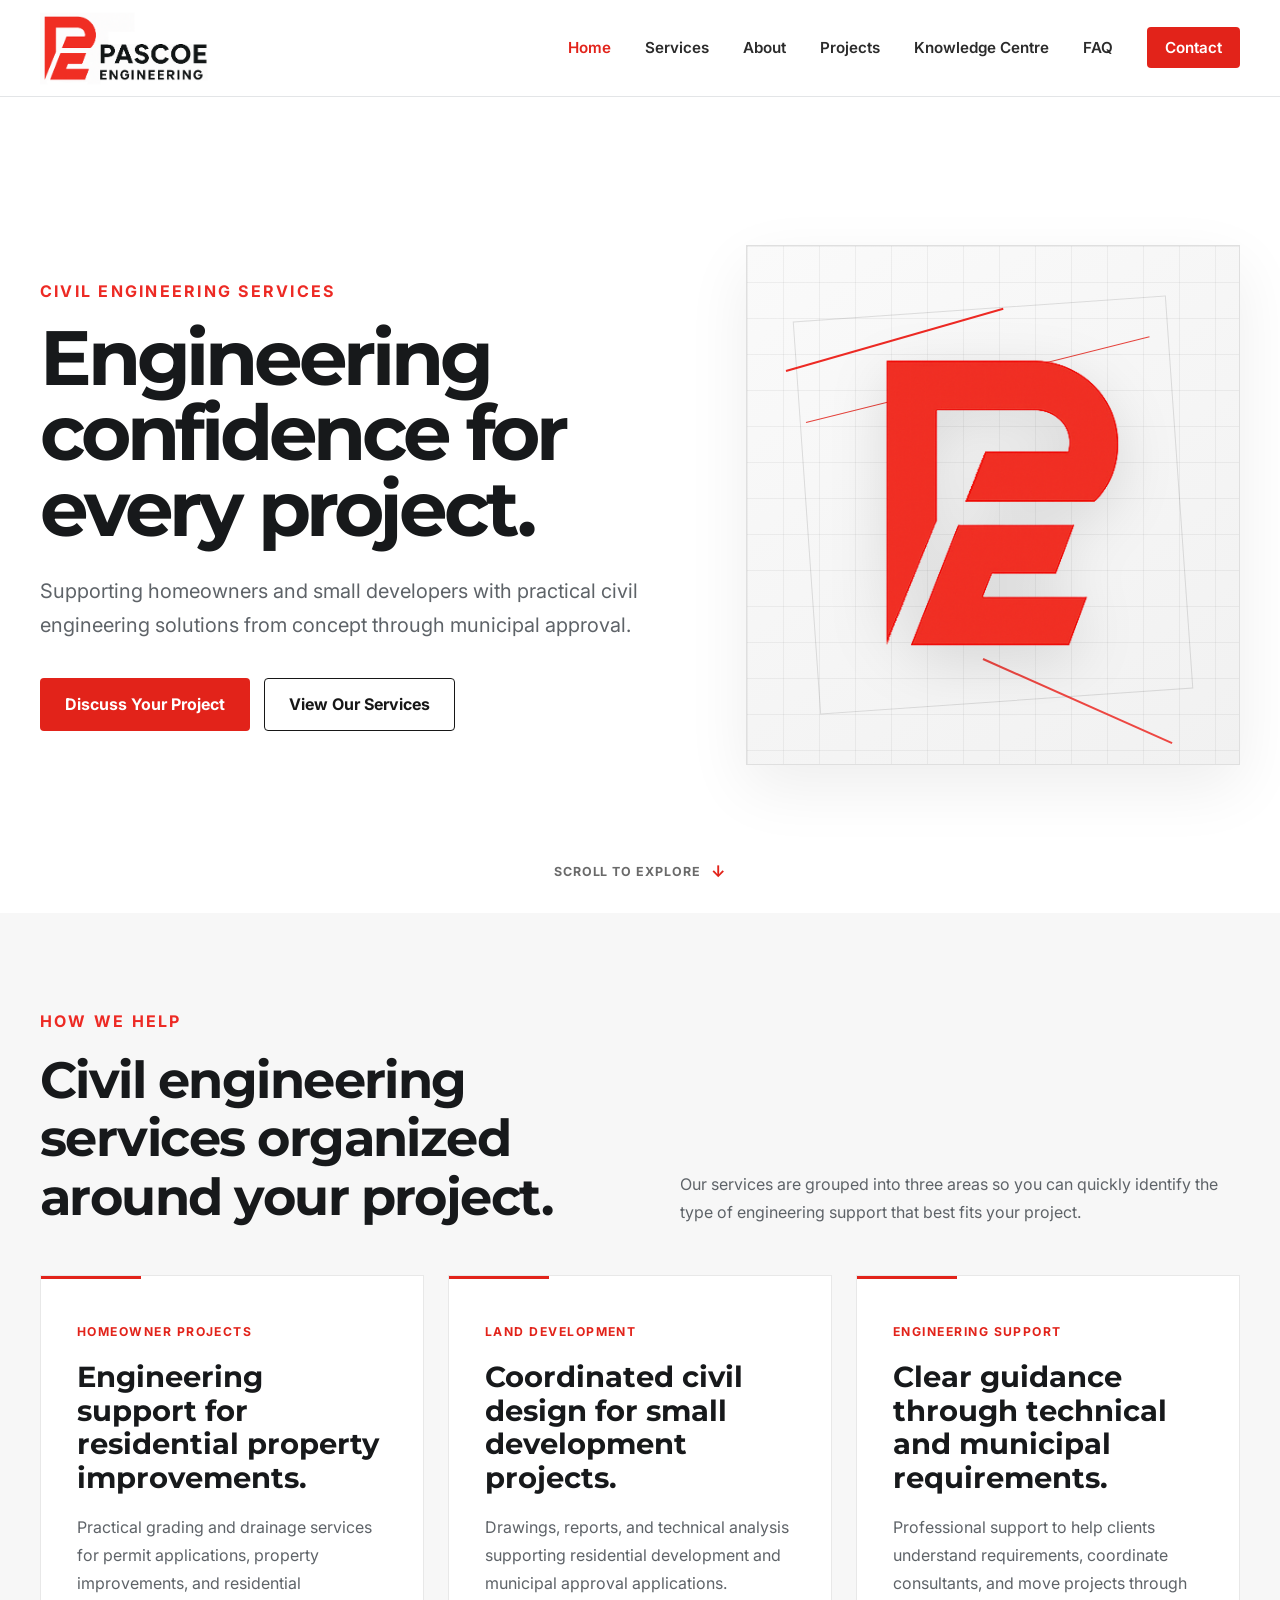
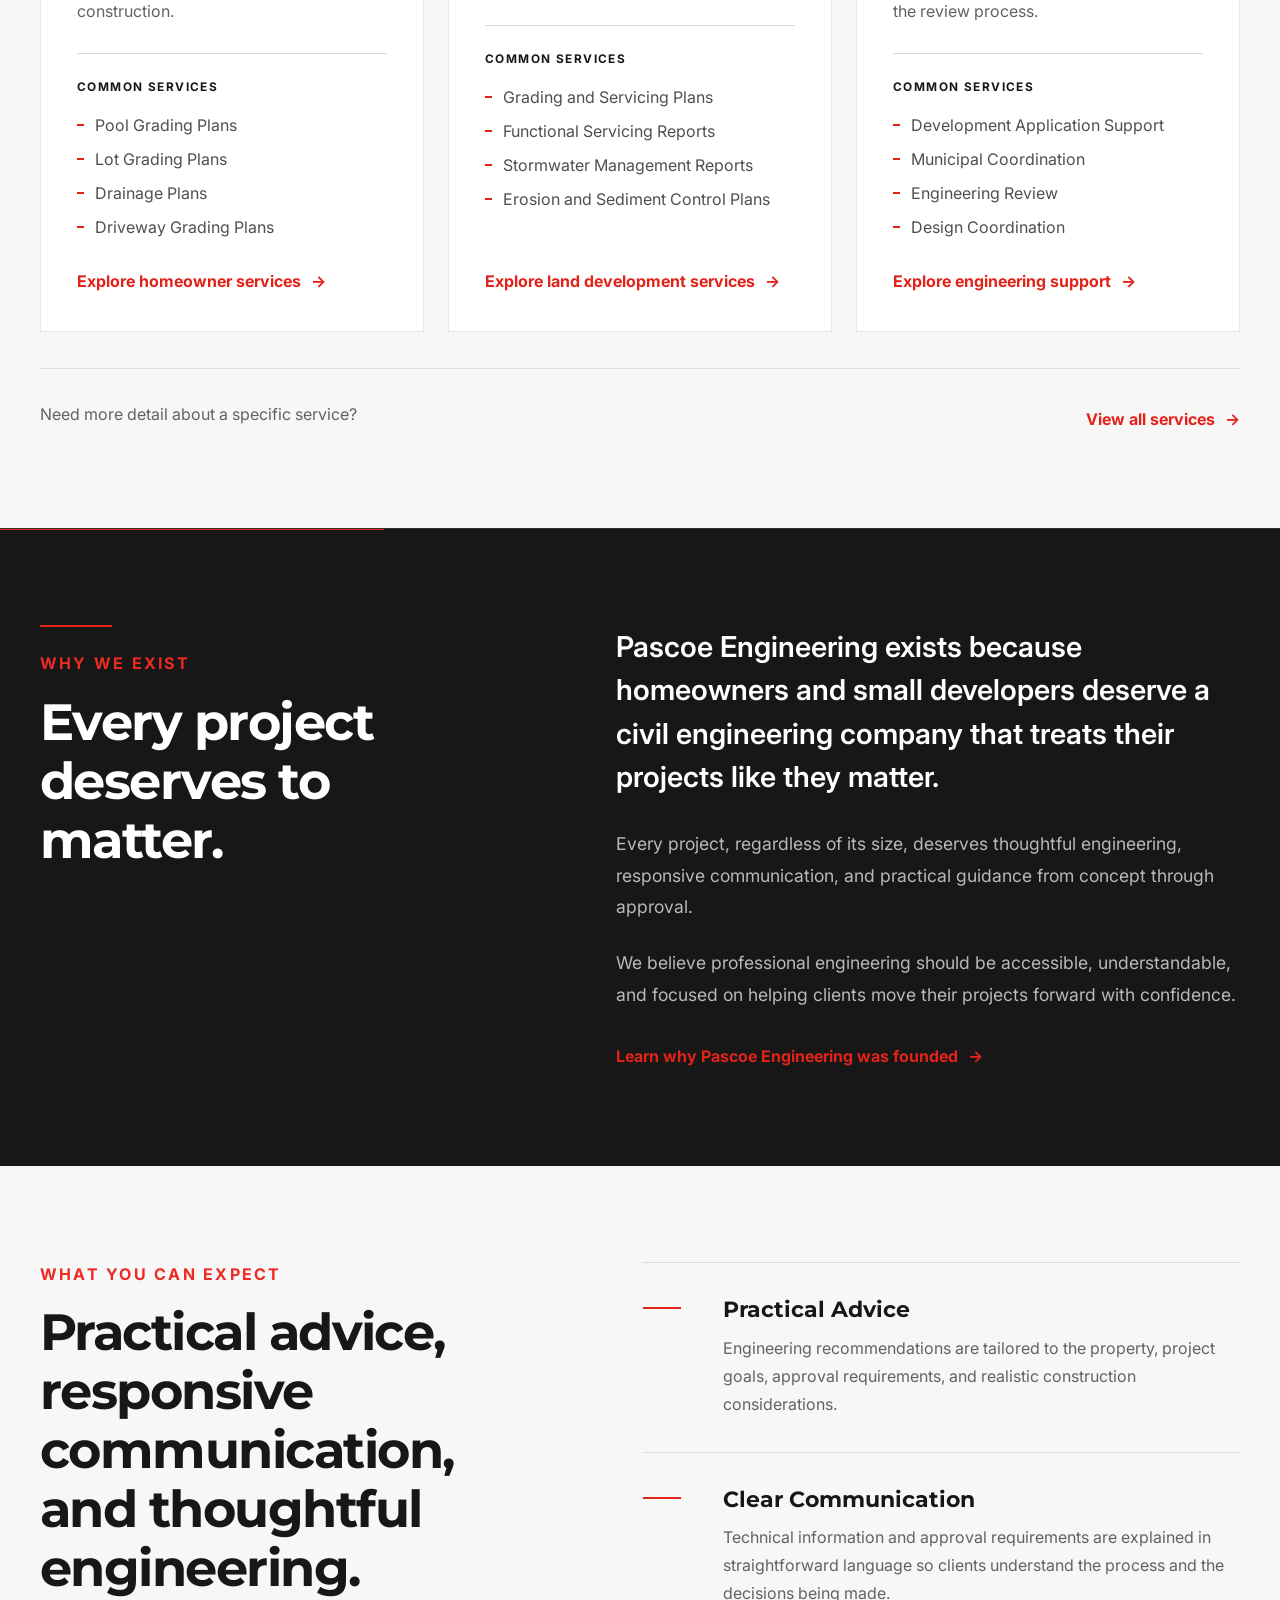
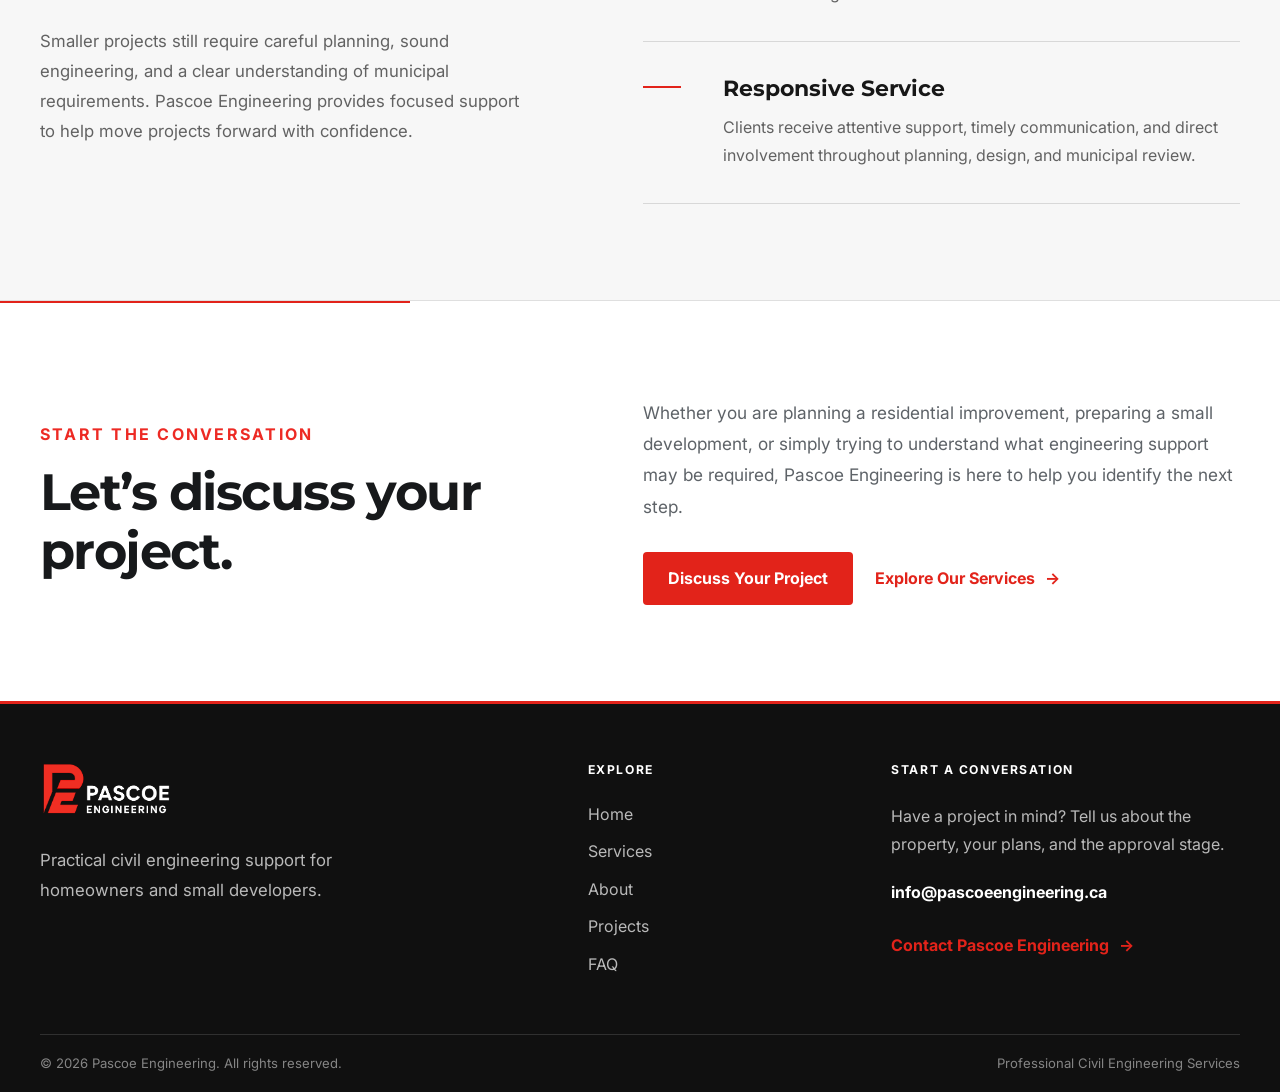
==== commit 667e3466: "Homepage updates" ====
--- a/index.html
+++ b/index.html
@@ -140,13 +140,13 @@
           </ul>
         </div>
 
-        <a class="text-link" href="/services/#homeowner-projects">
+        <a class="text-link" href="/services/homeowner-projects">
           Explore homeowner services
           <span aria-hidden="true">→</span>
         </a>
       </article>
 
-      <!-- Residential Development -->
+      <!-- Land Development -->
       <article class="services-preview-card">
         <div class="services-preview-accent"></div>
 
@@ -172,8 +172,8 @@
           </ul>
         </div>
 
-        <a class="text-link" href="/services/land-development/"
-          Explore development services
+        <a class="text-link" href="/services/land-development">
+          Explore land development services
           <span aria-hidden="true">→</span>
         </a>
       </article>
@@ -204,7 +204,7 @@
           </ul>
         </div>
 
-        <a class="text-link" href="/services/#engineering-support">
+        <a class="text-link" href="/services/engineering-support">
           Explore engineering support
           <span aria-hidden="true">→</span>
         </a>
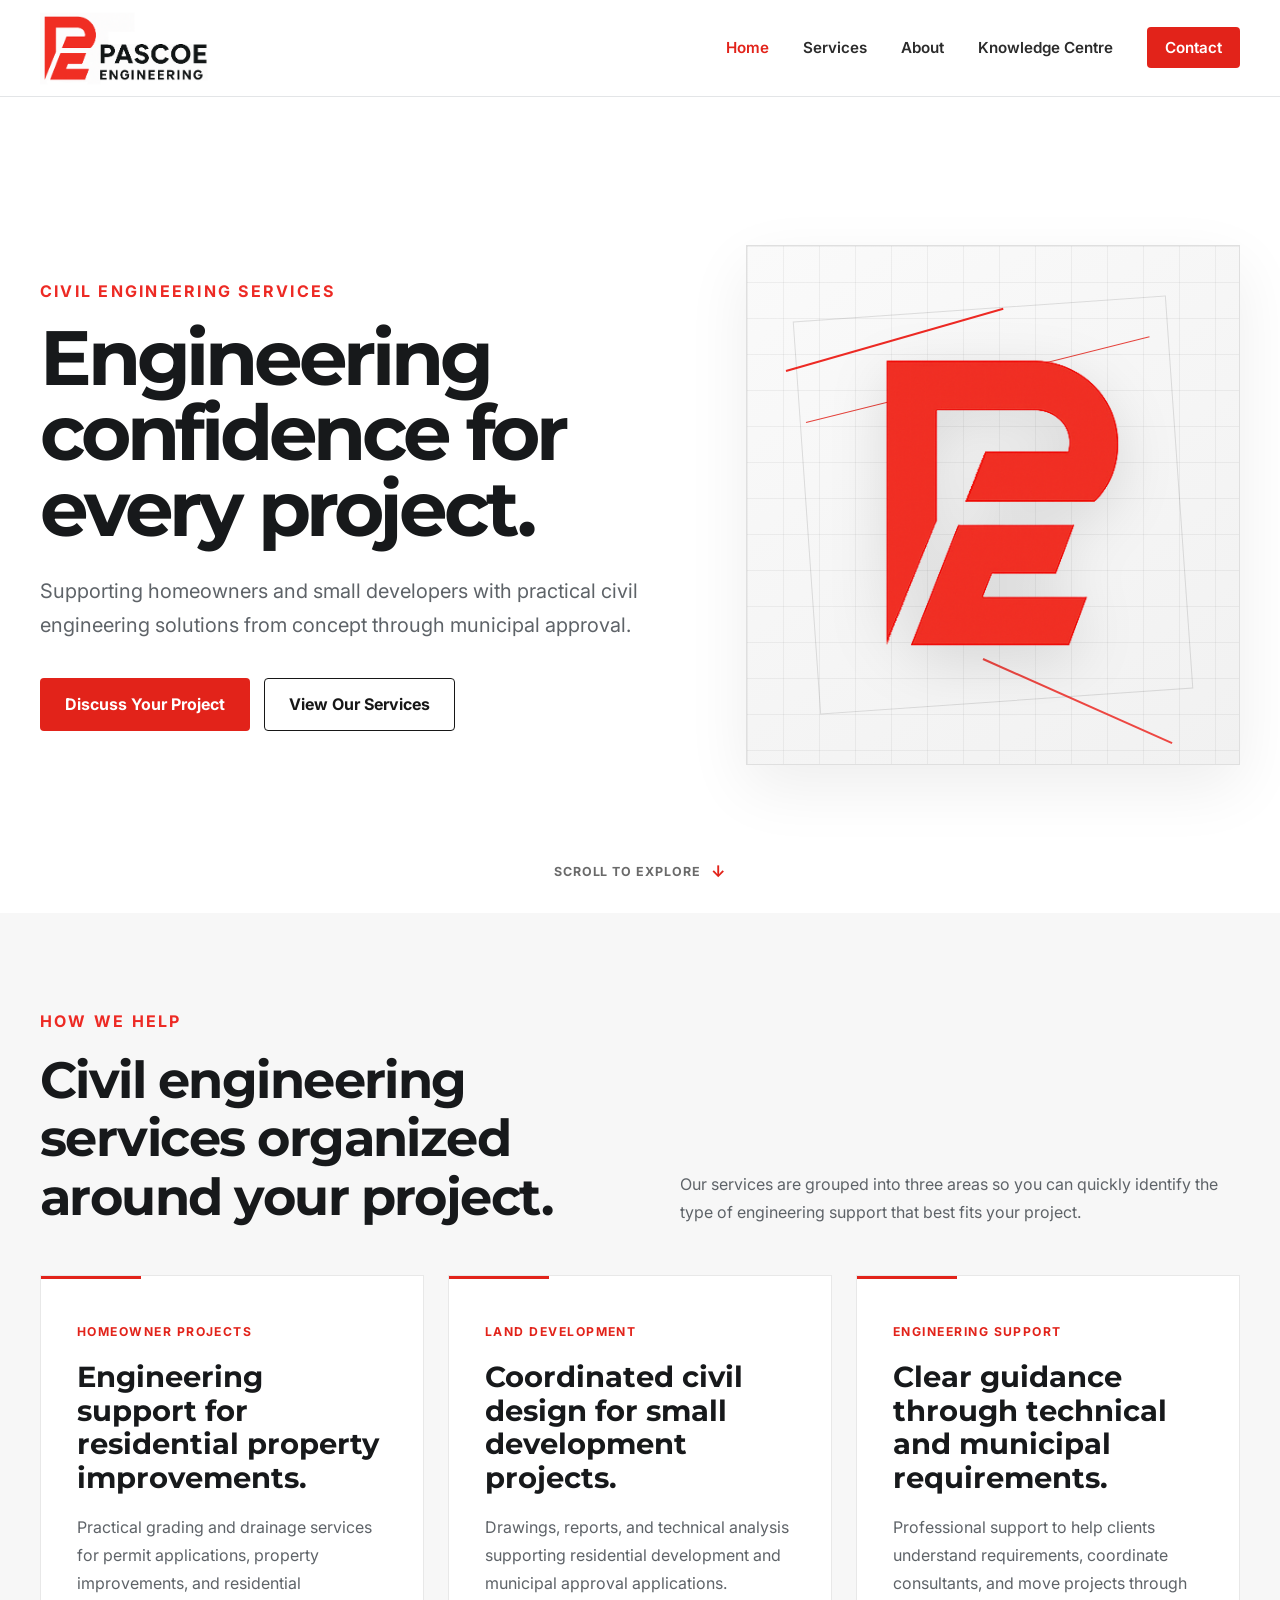
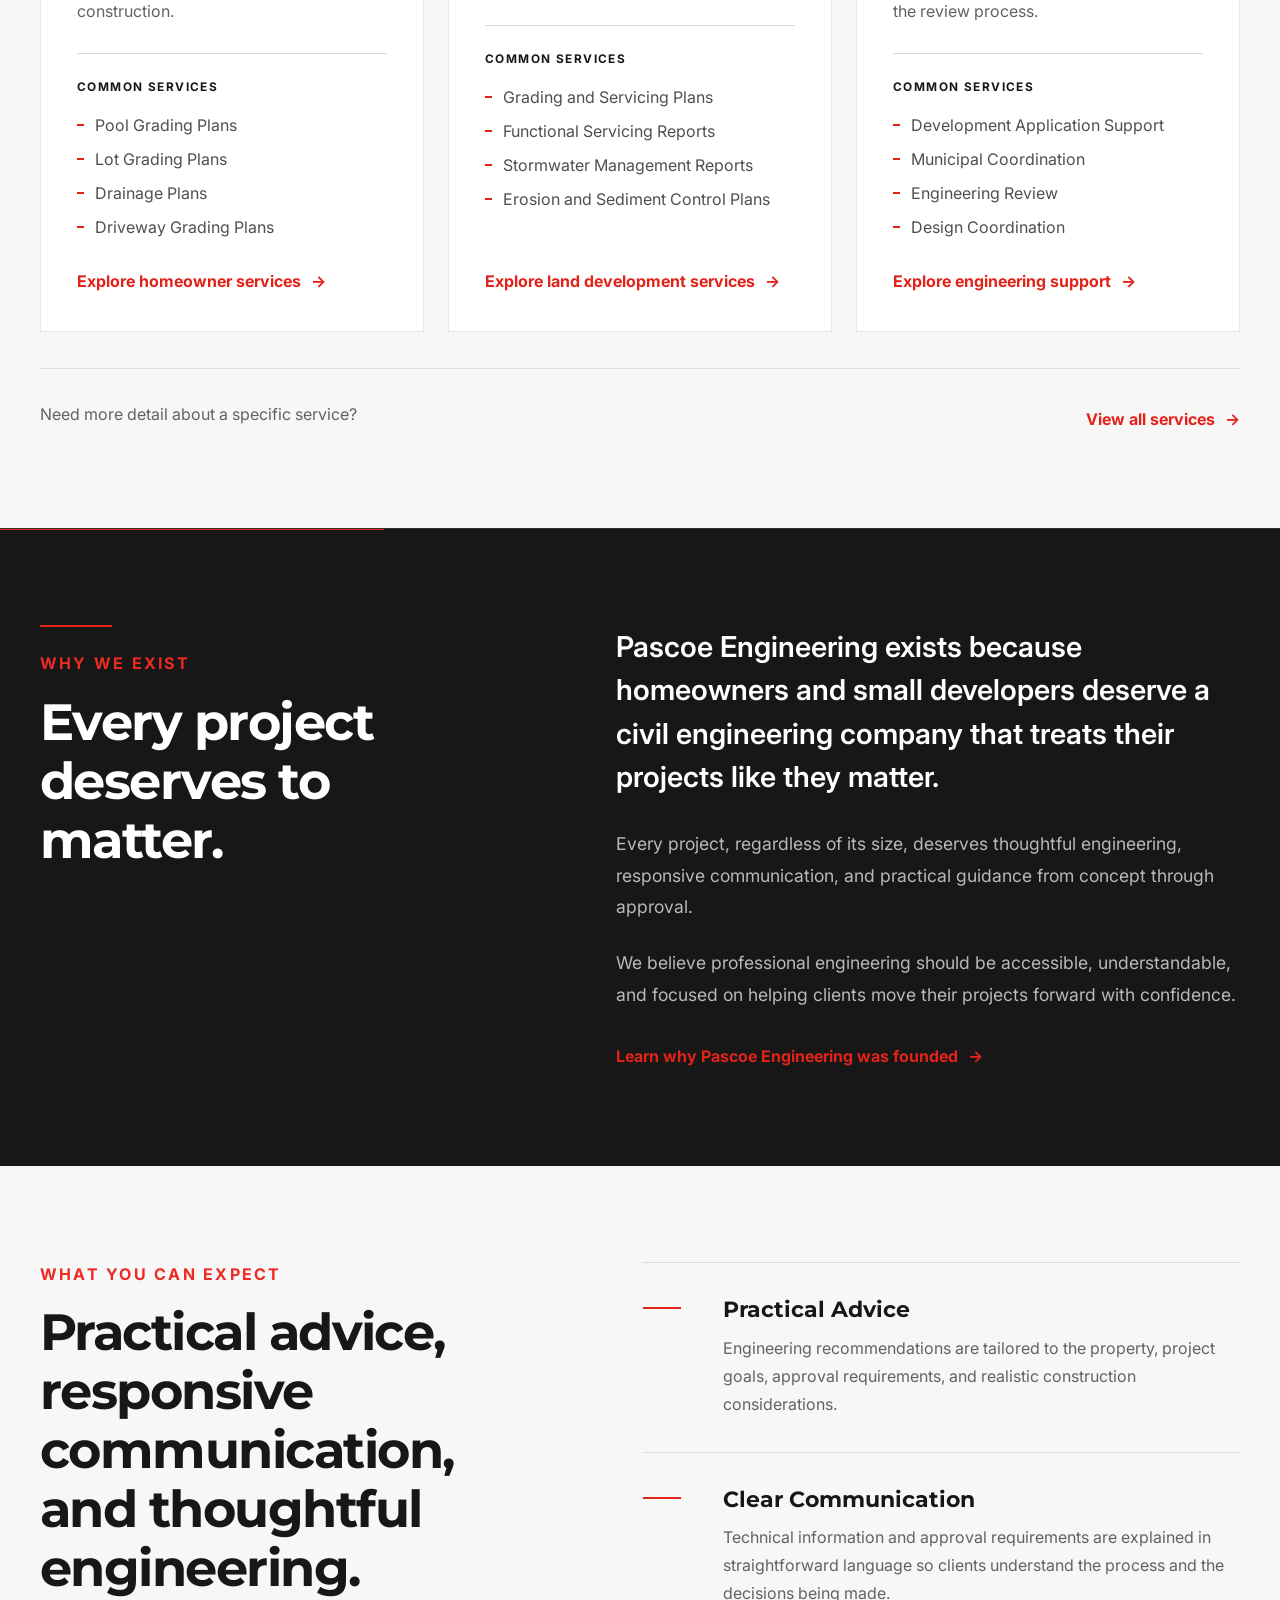
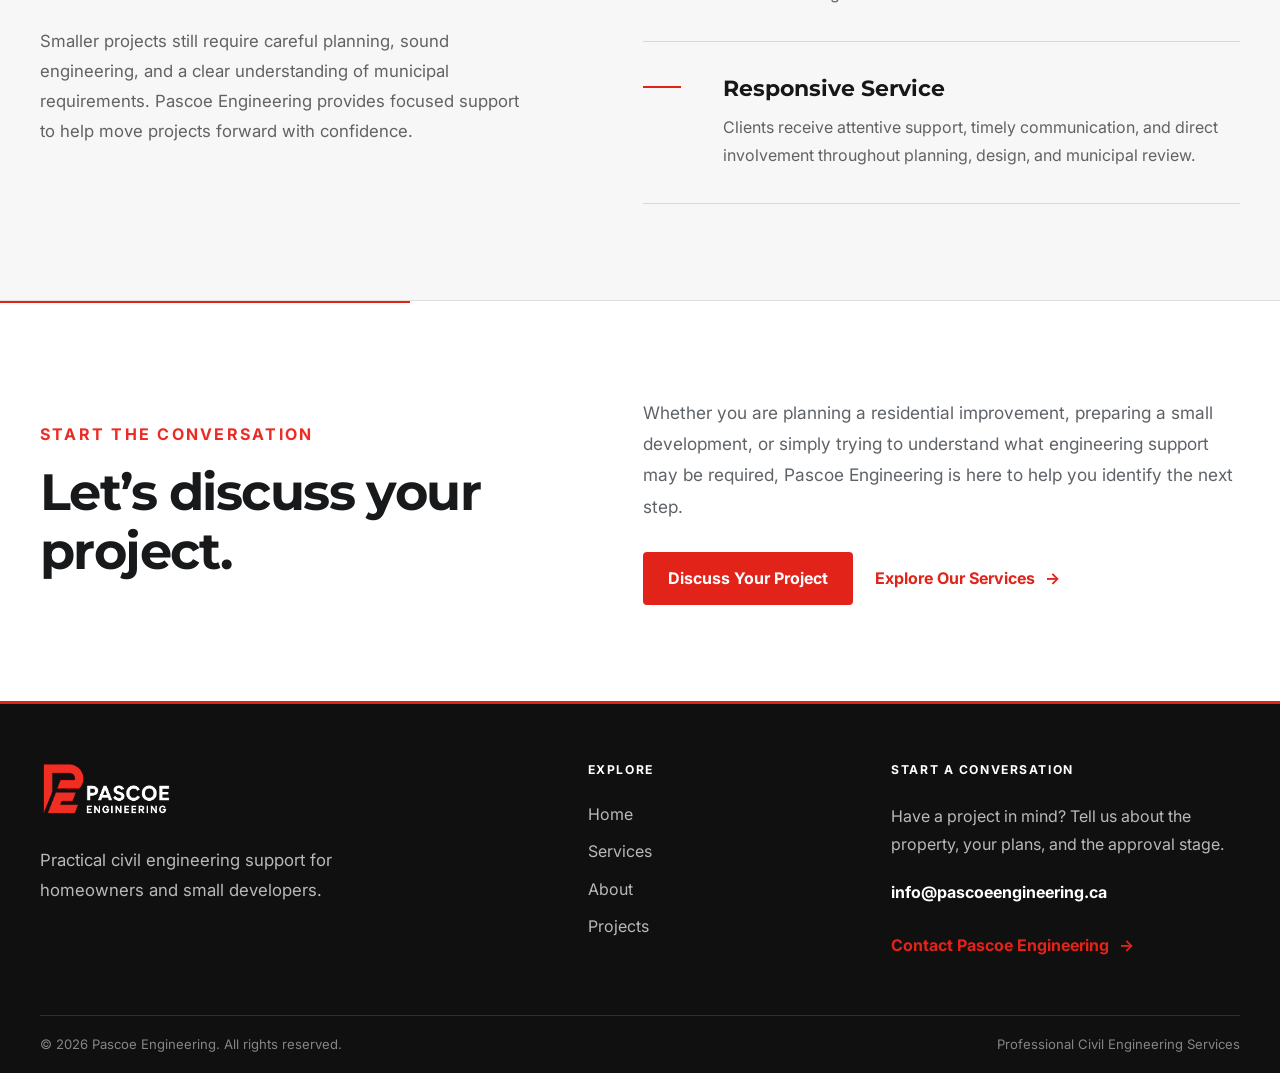
==== commit e3403748: "Removal of FAQ" ====
--- a/index.html
+++ b/index.html
@@ -39,9 +39,9 @@
         <li><a class="active" href="/" aria-current="page">Home</a></li>
         <li><a href="/services/">Services</a></li>
         <li><a href="/about/">About</a></li>
-        <li><a href="/projects/">Projects</a></li>
+        
         <li><a href="/knowledge/">Knowledge Centre</a></li>
-        <li><a href="/faq/">FAQ</a></li>
+        
         <li><a class="nav-contact" href="/contact/">Contact</a></li>
       </ul>
     </nav>
@@ -378,7 +378,7 @@
             <li><a href="/services/">Services</a></li>
             <li><a href="/about/">About</a></li>
             <li><a href="/projects/">Projects</a></li>
-            <li><a href="/faq/">FAQ</a></li>
+            
           </ul>
         </nav>
       </div>
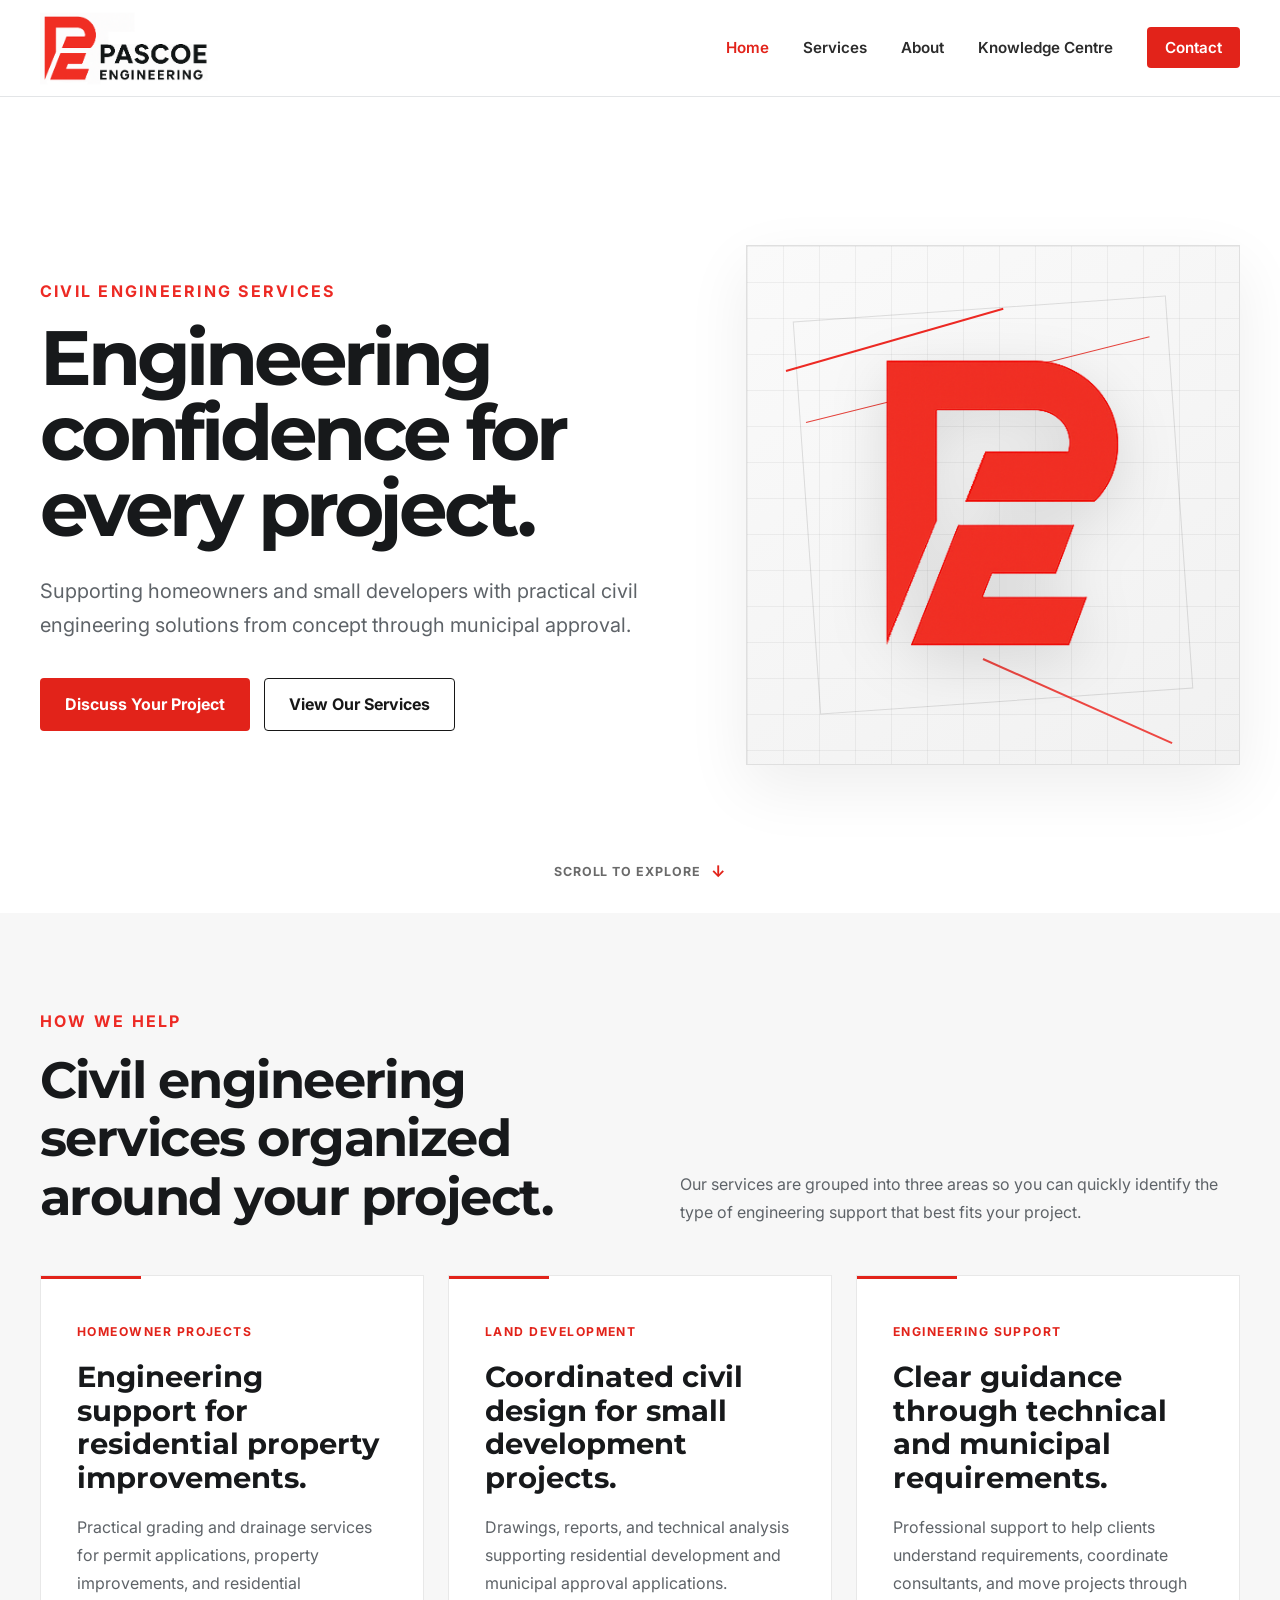
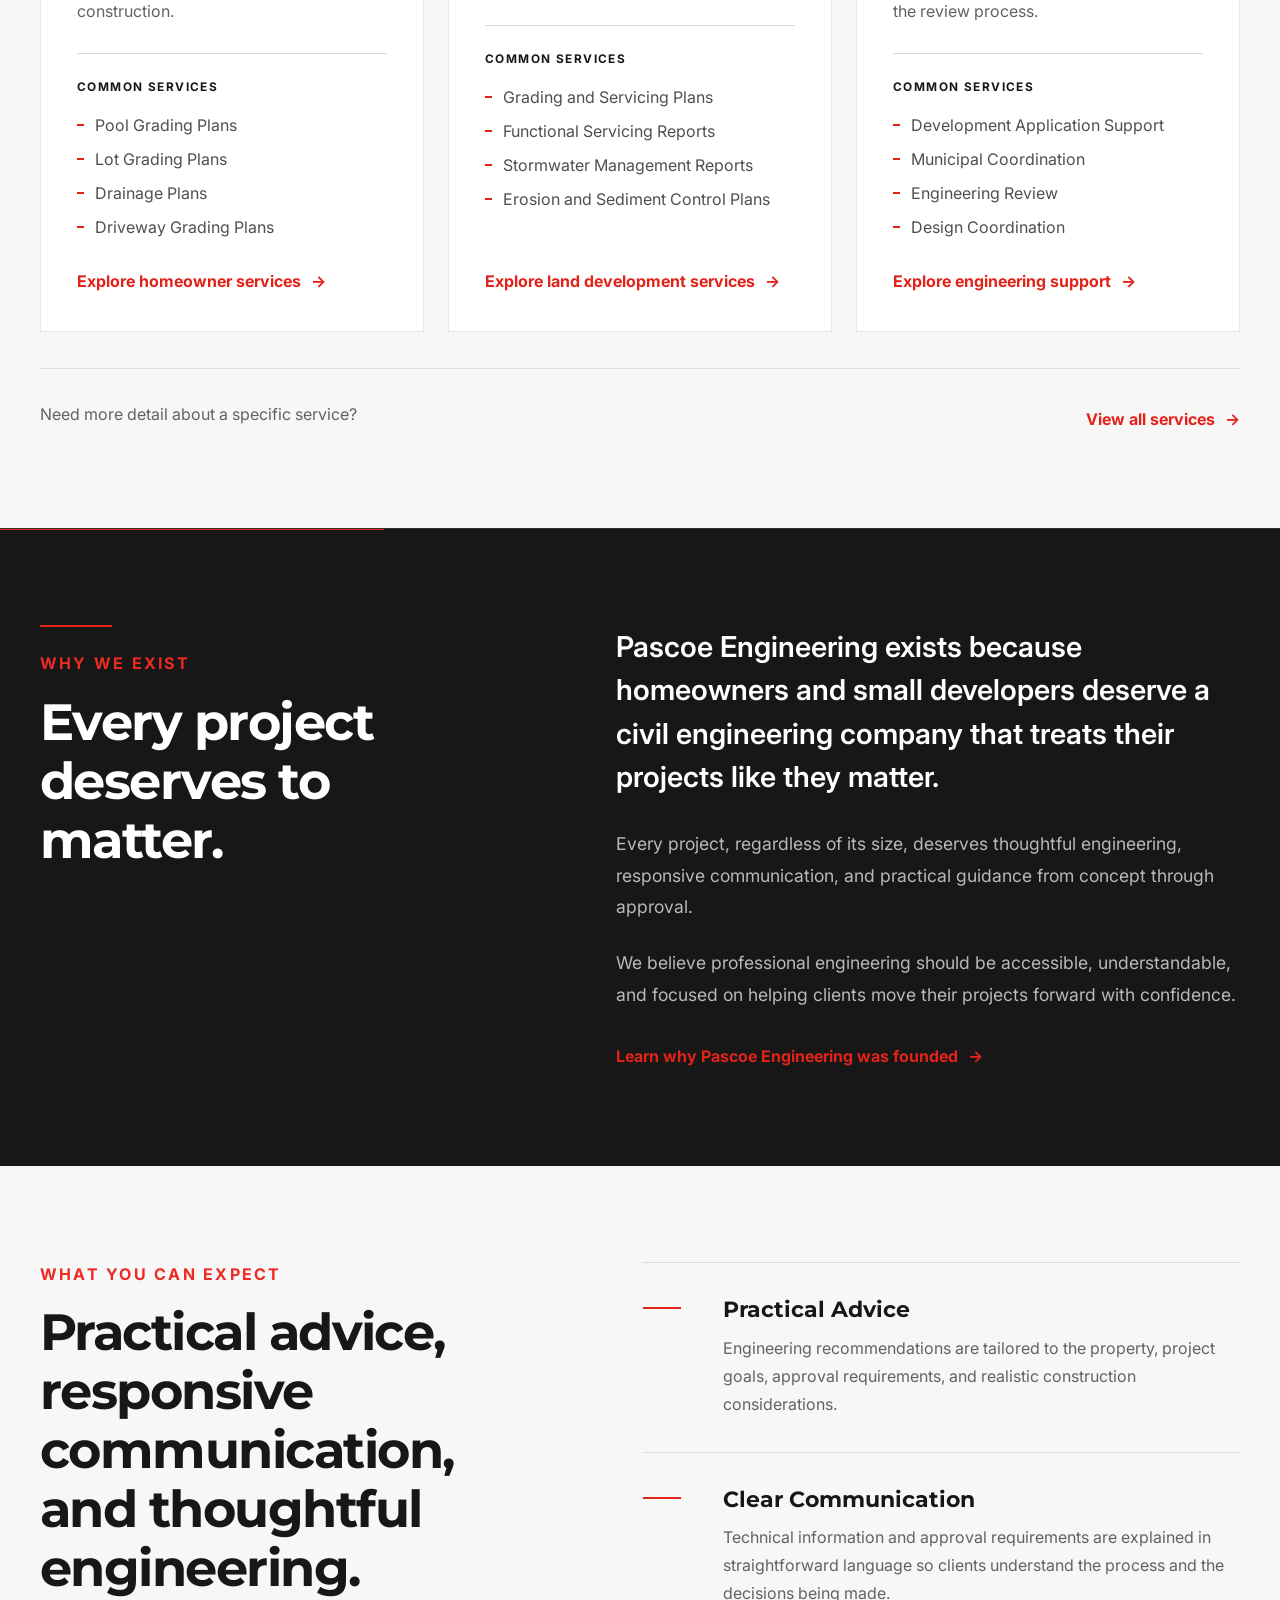
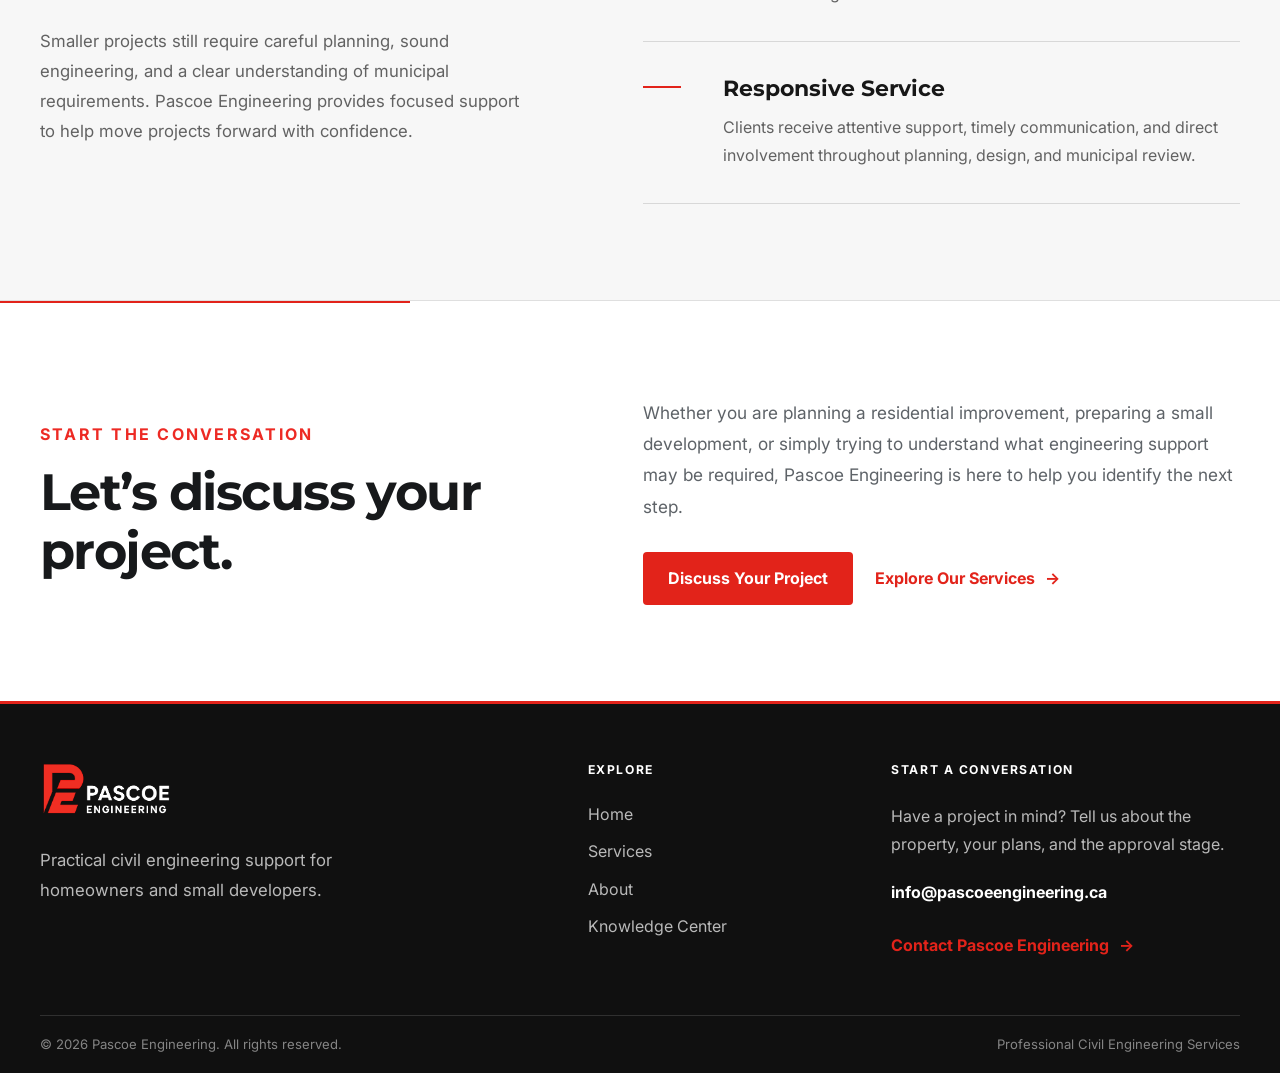
==== commit 55d2dc98: "fixed footer" ====
--- a/index.html
+++ b/index.html
@@ -1,4 +1,4 @@
-<!doctype html><html lang="en"><head><meta charset="utf-8"><meta name="viewport" content="width=device-width, initial-scale=1"><title>Pascoe Engineering | Civil Engineering Services</title><meta name="description" content="Pascoe Engineering provides civil engineering services in Ontario including grading, servicing, drainage and stormwater management."><link rel="preconnect" href="https://fonts.googleapis.com">
+<!doctype html><html lang="en"><head><meta charset="utf-8"><meta name="viewport" content="width=device-width, initial-scale=1"><title>Pascoe Engineering | Civil Engineering Services</title><meta name="description" content="Pascoe Engineering provides civil engineering services to homeowners and small developers in Ontario including grading, servicing, drainage and stormwater management."><link rel="preconnect" href="https://fonts.googleapis.com">
 <!-- Favicons -->
 <link rel="icon" href="/assets/images/favicon.ico" sizes="any">
 <link rel="icon" type="image/png" sizes="32x32" href="/assets/images/favicon-32x32.png">
@@ -377,8 +377,7 @@
             <li><a href="/">Home</a></li>
             <li><a href="/services/">Services</a></li>
             <li><a href="/about/">About</a></li>
-            <li><a href="/projects/">Projects</a></li>
-            
+            <li><a href="/knowledge/">Knowledge Center</a></li>
           </ul>
         </nav>
       </div>
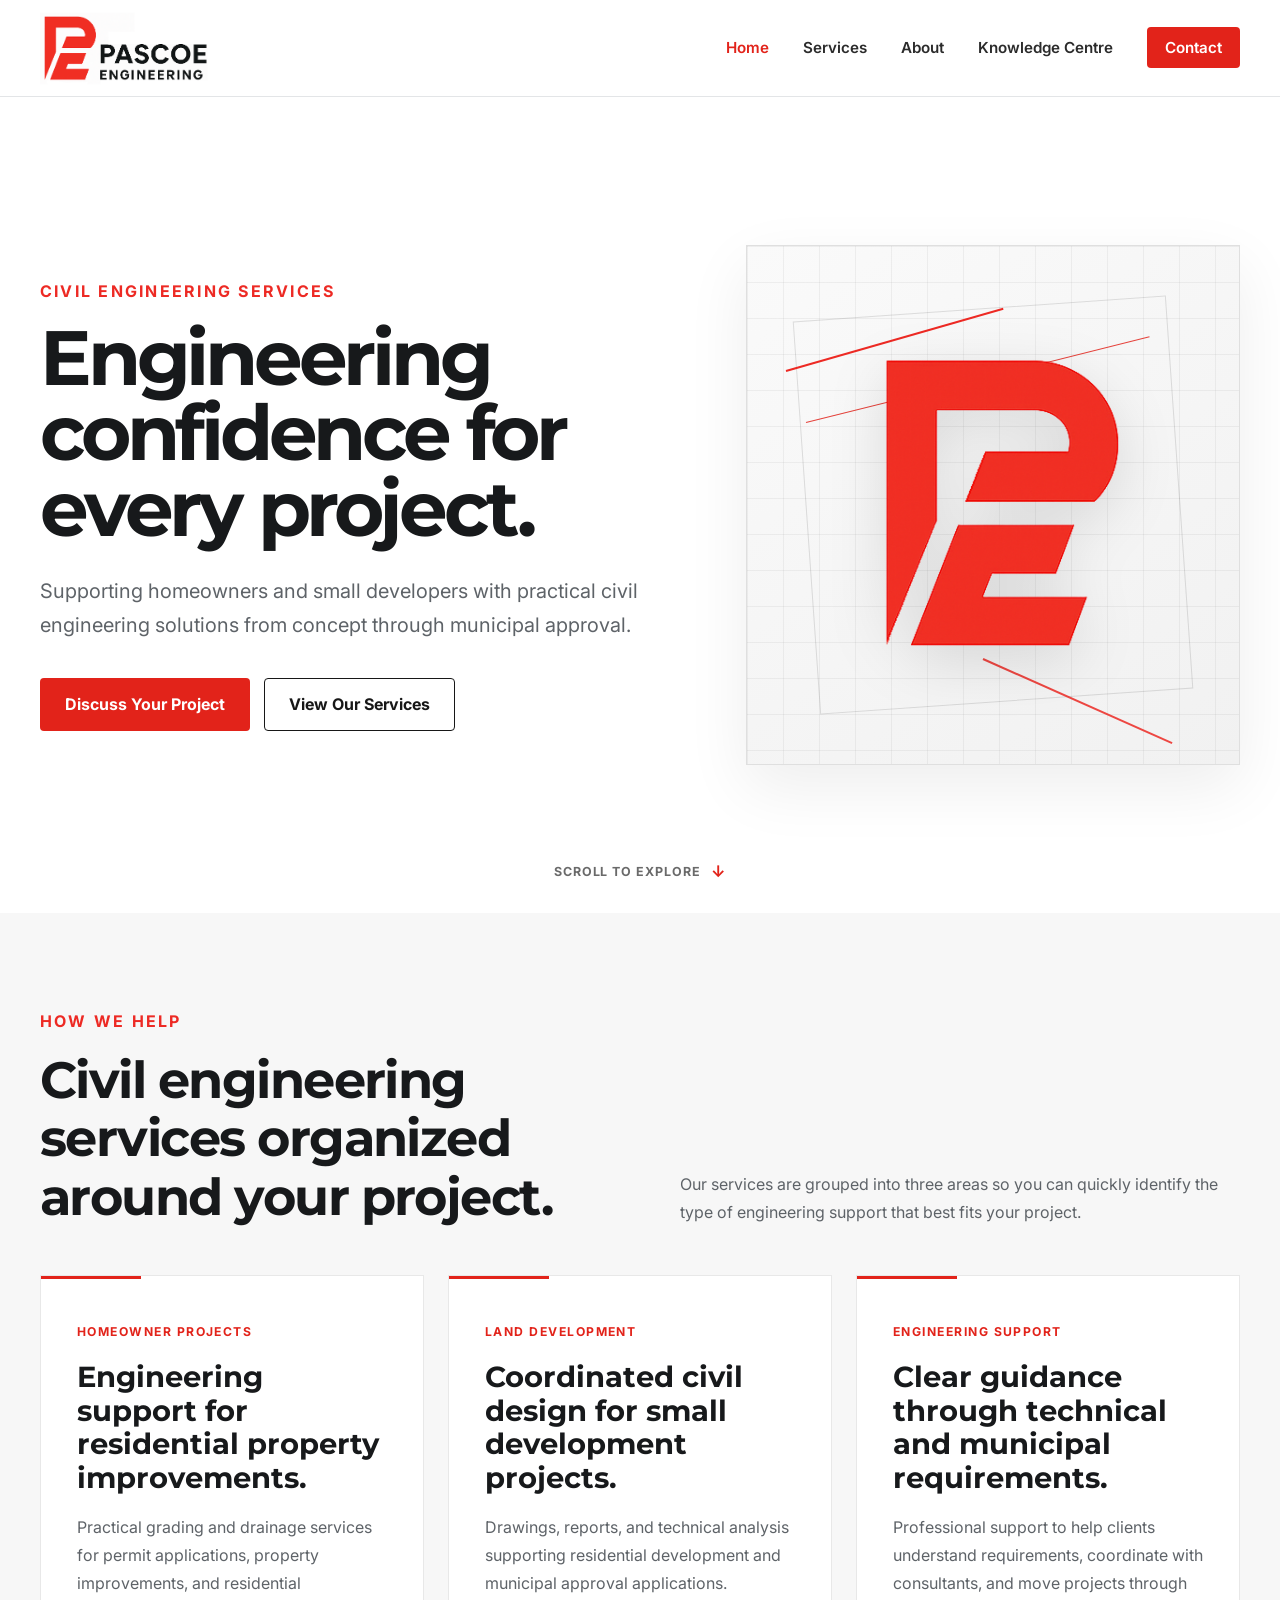
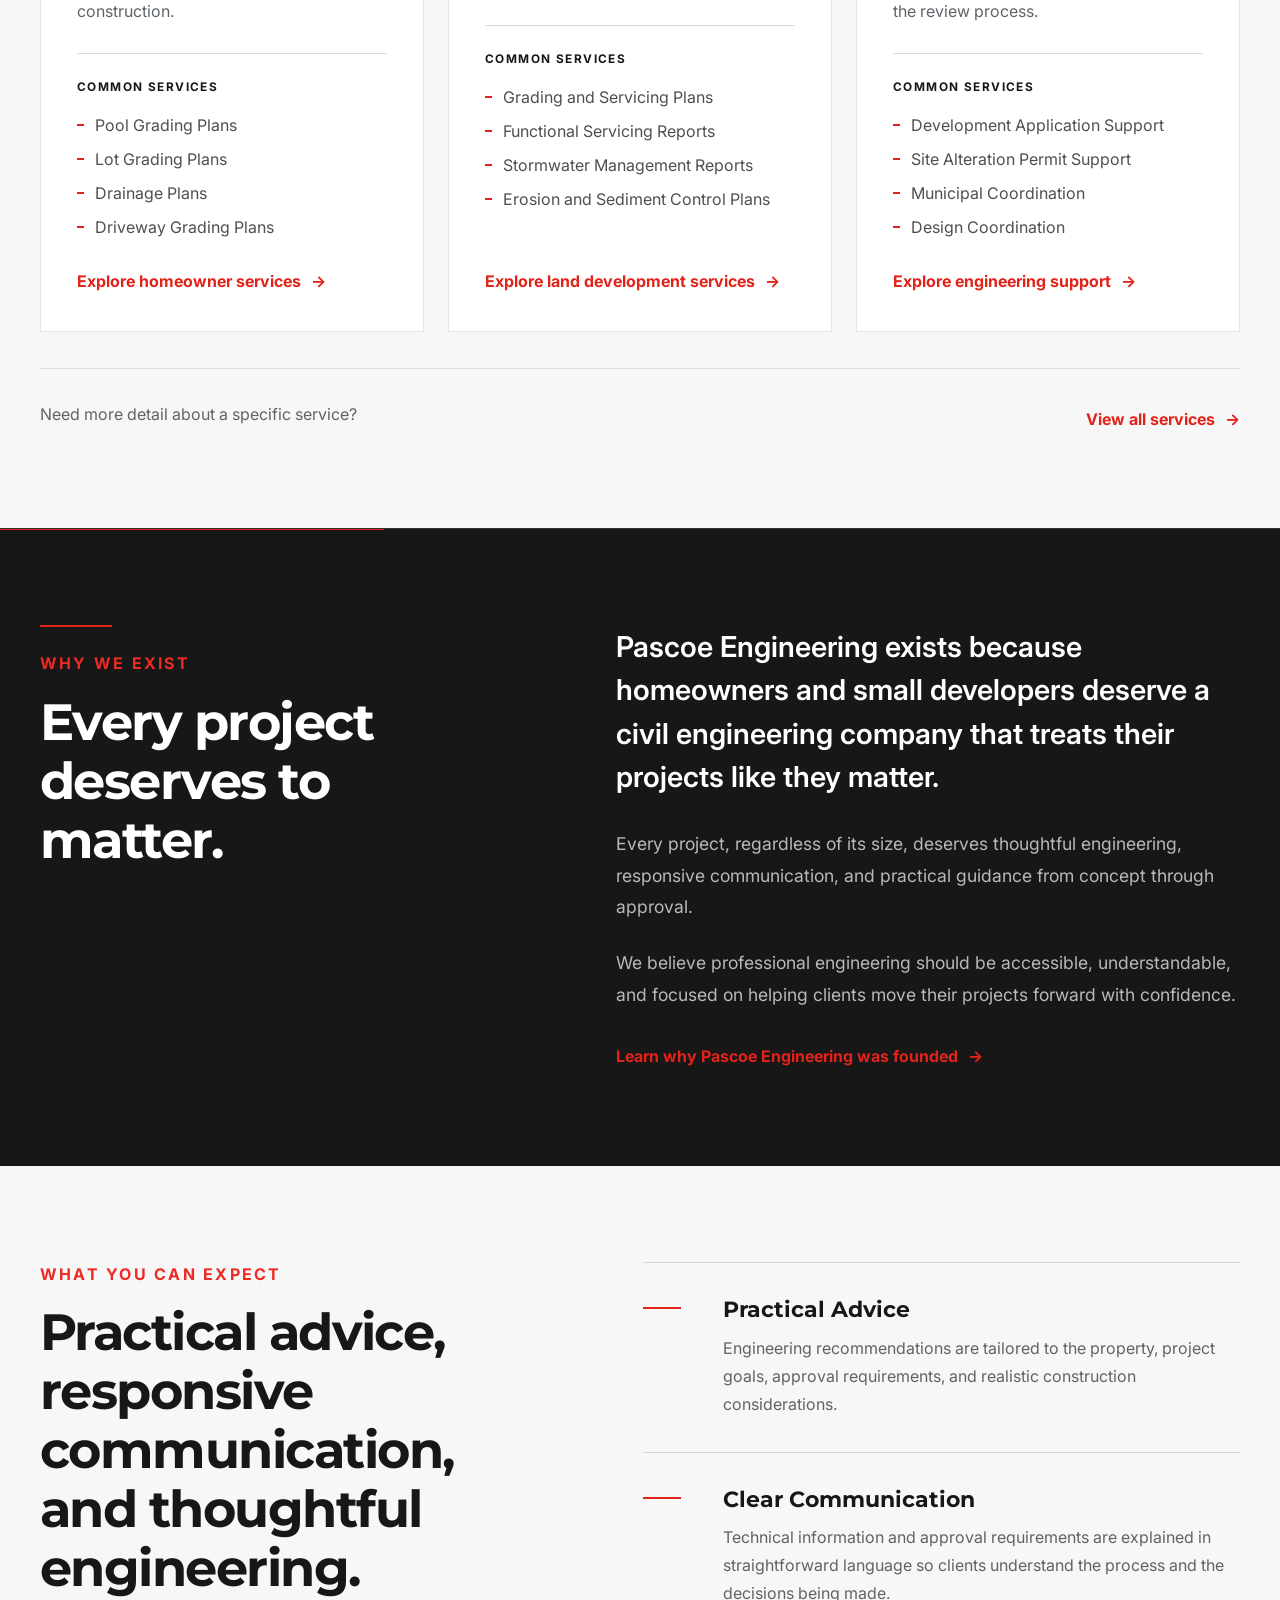
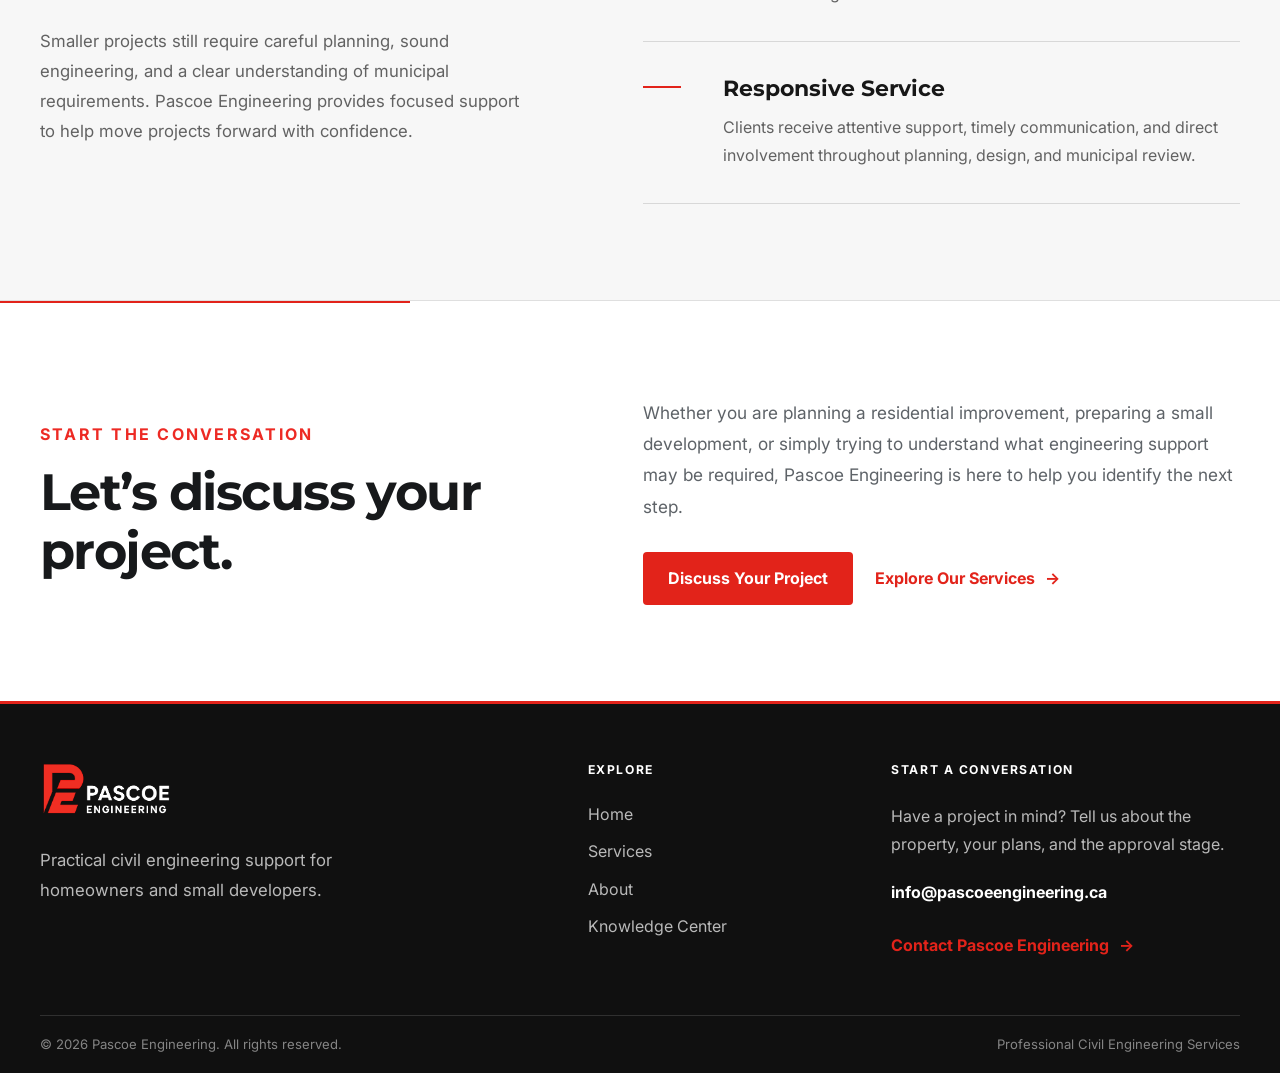
==== commit fea9eccc: "minor site edits" ====
--- a/index.html
+++ b/index.html
@@ -190,7 +190,7 @@
 
         <p class="services-preview-description">
           Professional support to help clients understand requirements,
-          coordinate consultants, and move projects through the review process.
+          coordinate with consultants, and move projects through the review process.
         </p>
 
         <div class="services-preview-list">
@@ -198,8 +198,8 @@
 
           <ul>
             <li>Development Application Support</li>
+            <li>Site Alteration Permit Support</li>
             <li>Municipal Coordination</li>
-            <li>Engineering Review</li>
             <li>Design Coordination</li>
           </ul>
         </div>
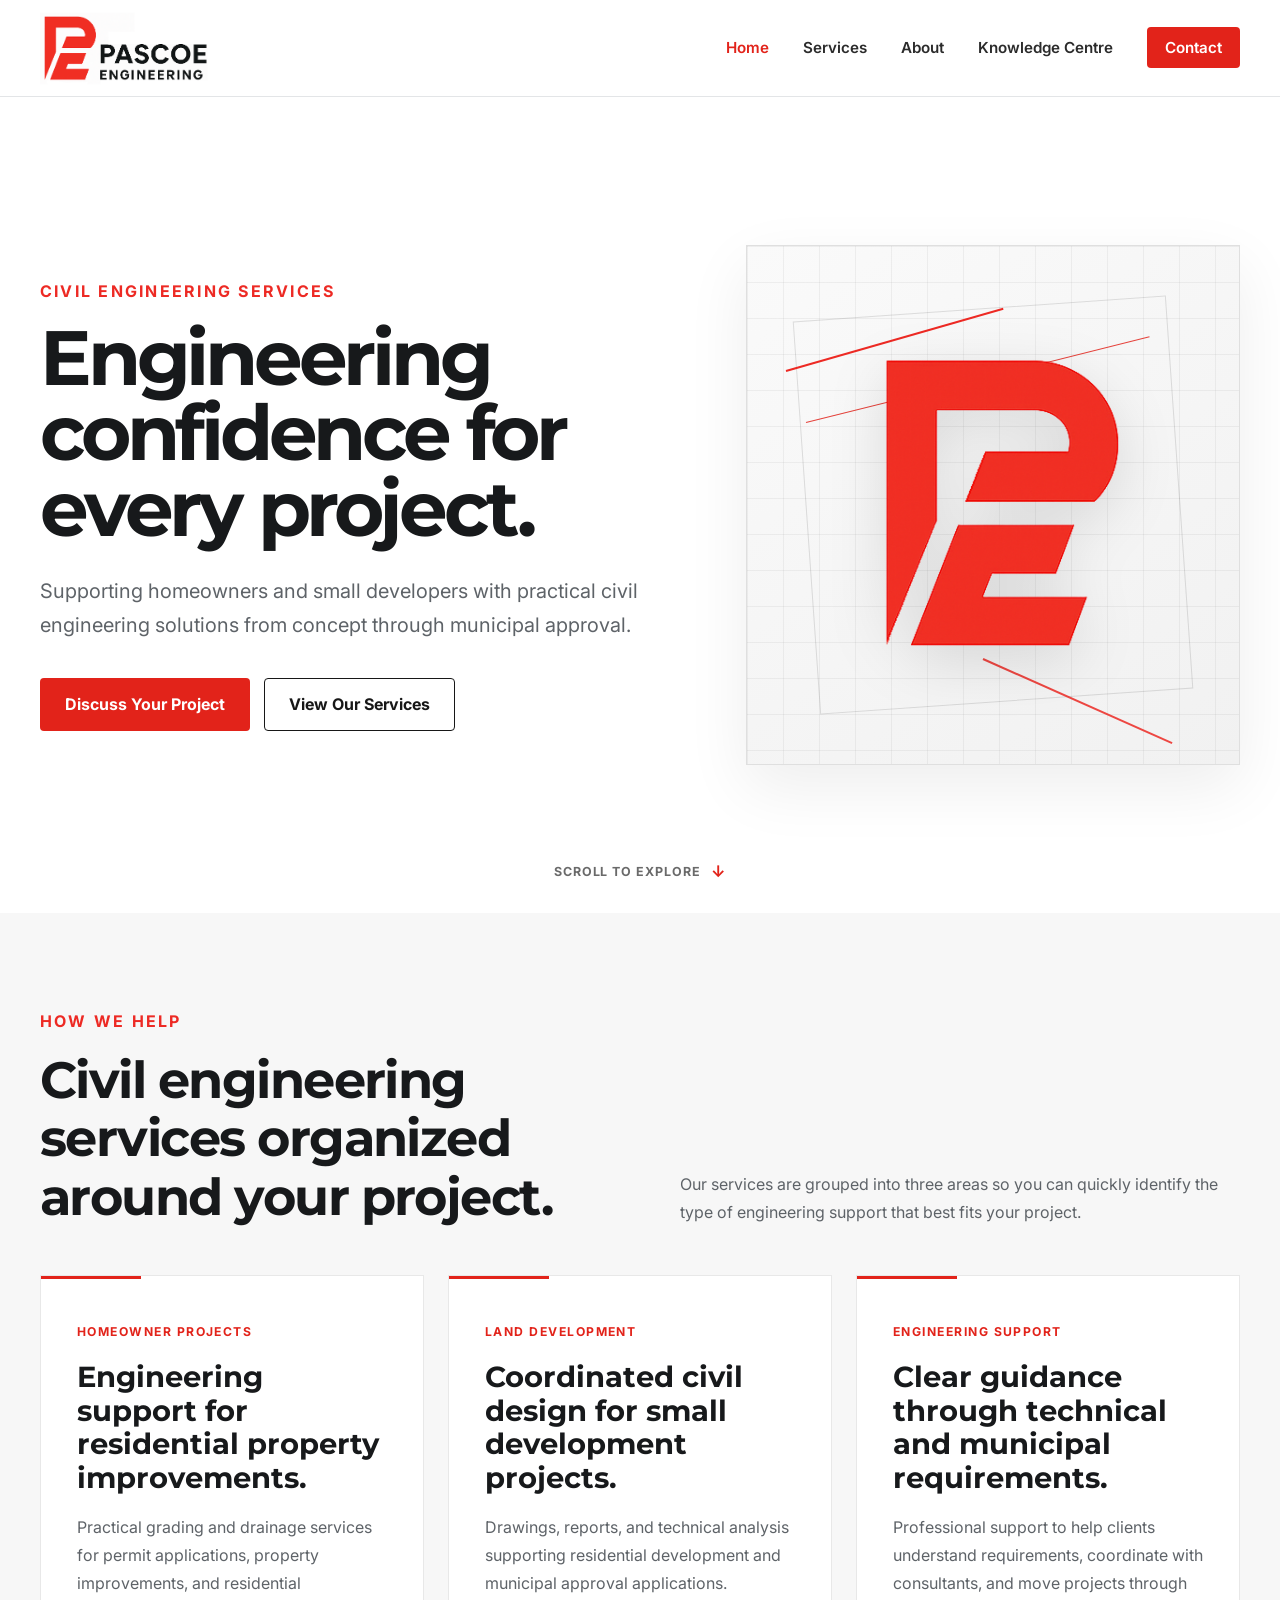
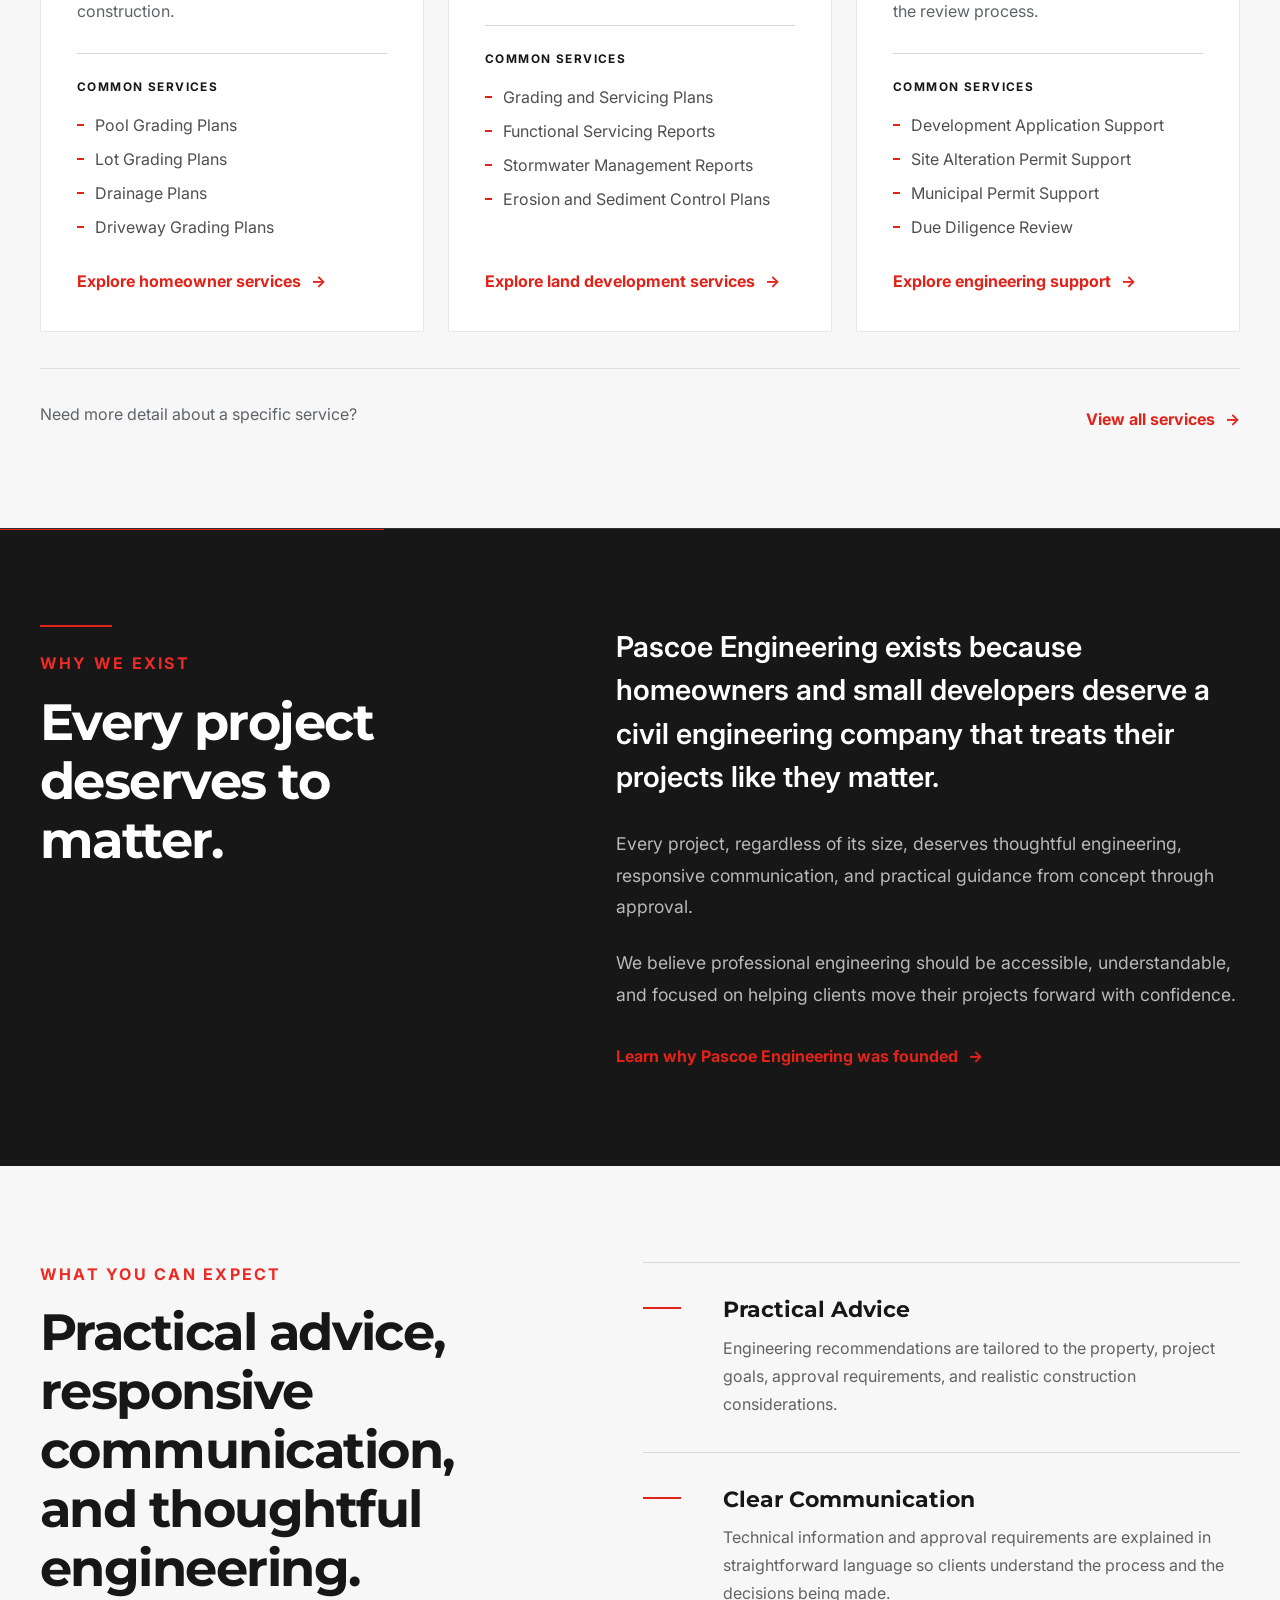
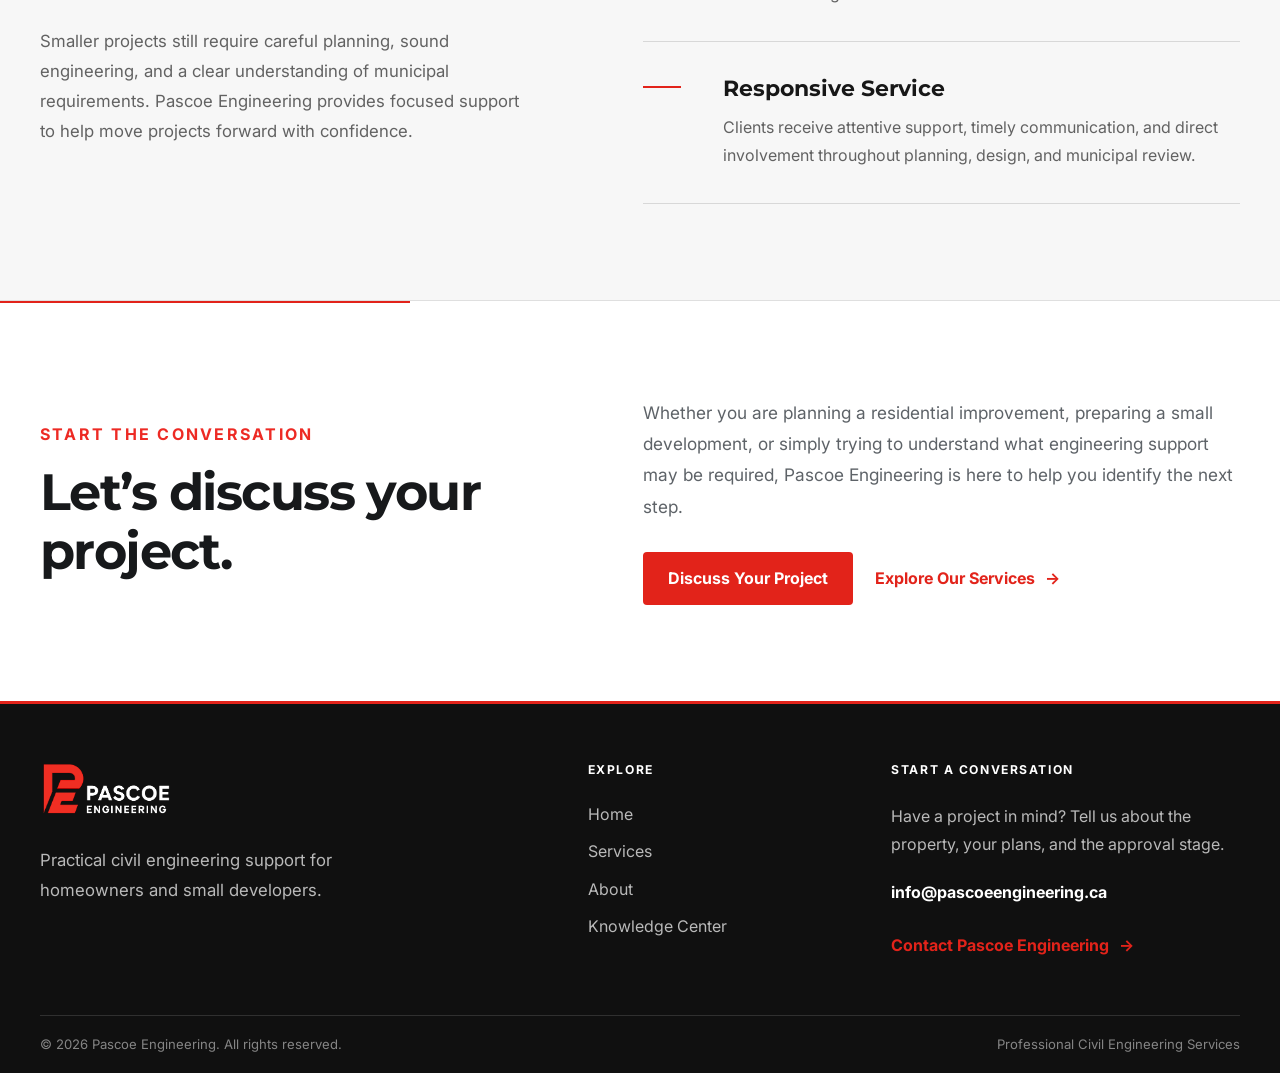
==== commit 2df835d6: "update homepage" ====
--- a/index.html
+++ b/index.html
@@ -199,8 +199,8 @@
           <ul>
             <li>Development Application Support</li>
             <li>Site Alteration Permit Support</li>
-            <li>Municipal Coordination</li>
-            <li>Design Coordination</li>
+            <li>Municipal Permit Support</li>
+            <li>Due Diligence Review</li>
           </ul>
         </div>
 
--- a/assets/css/style.css
+++ b/assets/css/style.css
@@ -3201,7 +3201,7 @@
 
 .practice-process-grid {
   display: grid;
-  grid-template-columns: repeat(4, minmax(0, 1fr));
+  grid-template-columns: repeat(3, minmax(0, 1fr));
   border-top: 1px solid #d8d8d8;
   border-left: 1px solid #d8d8d8;
 }
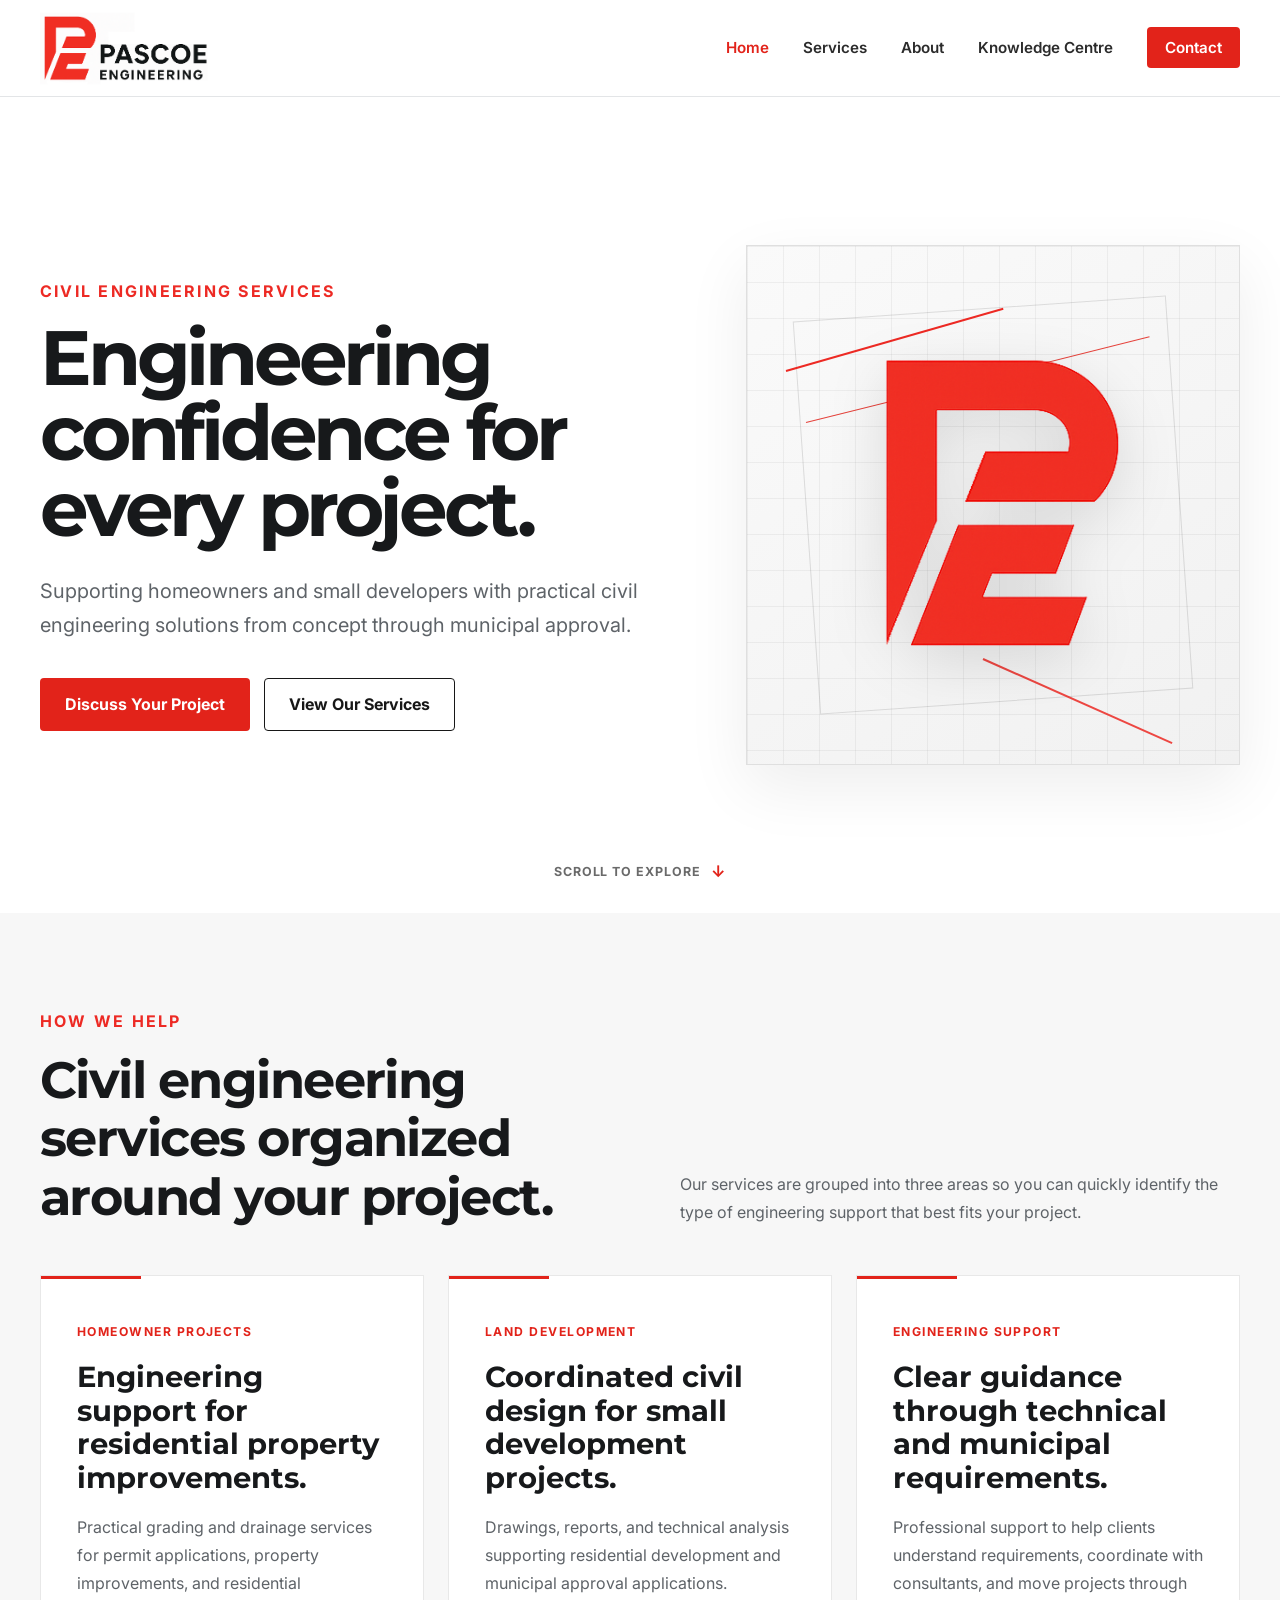
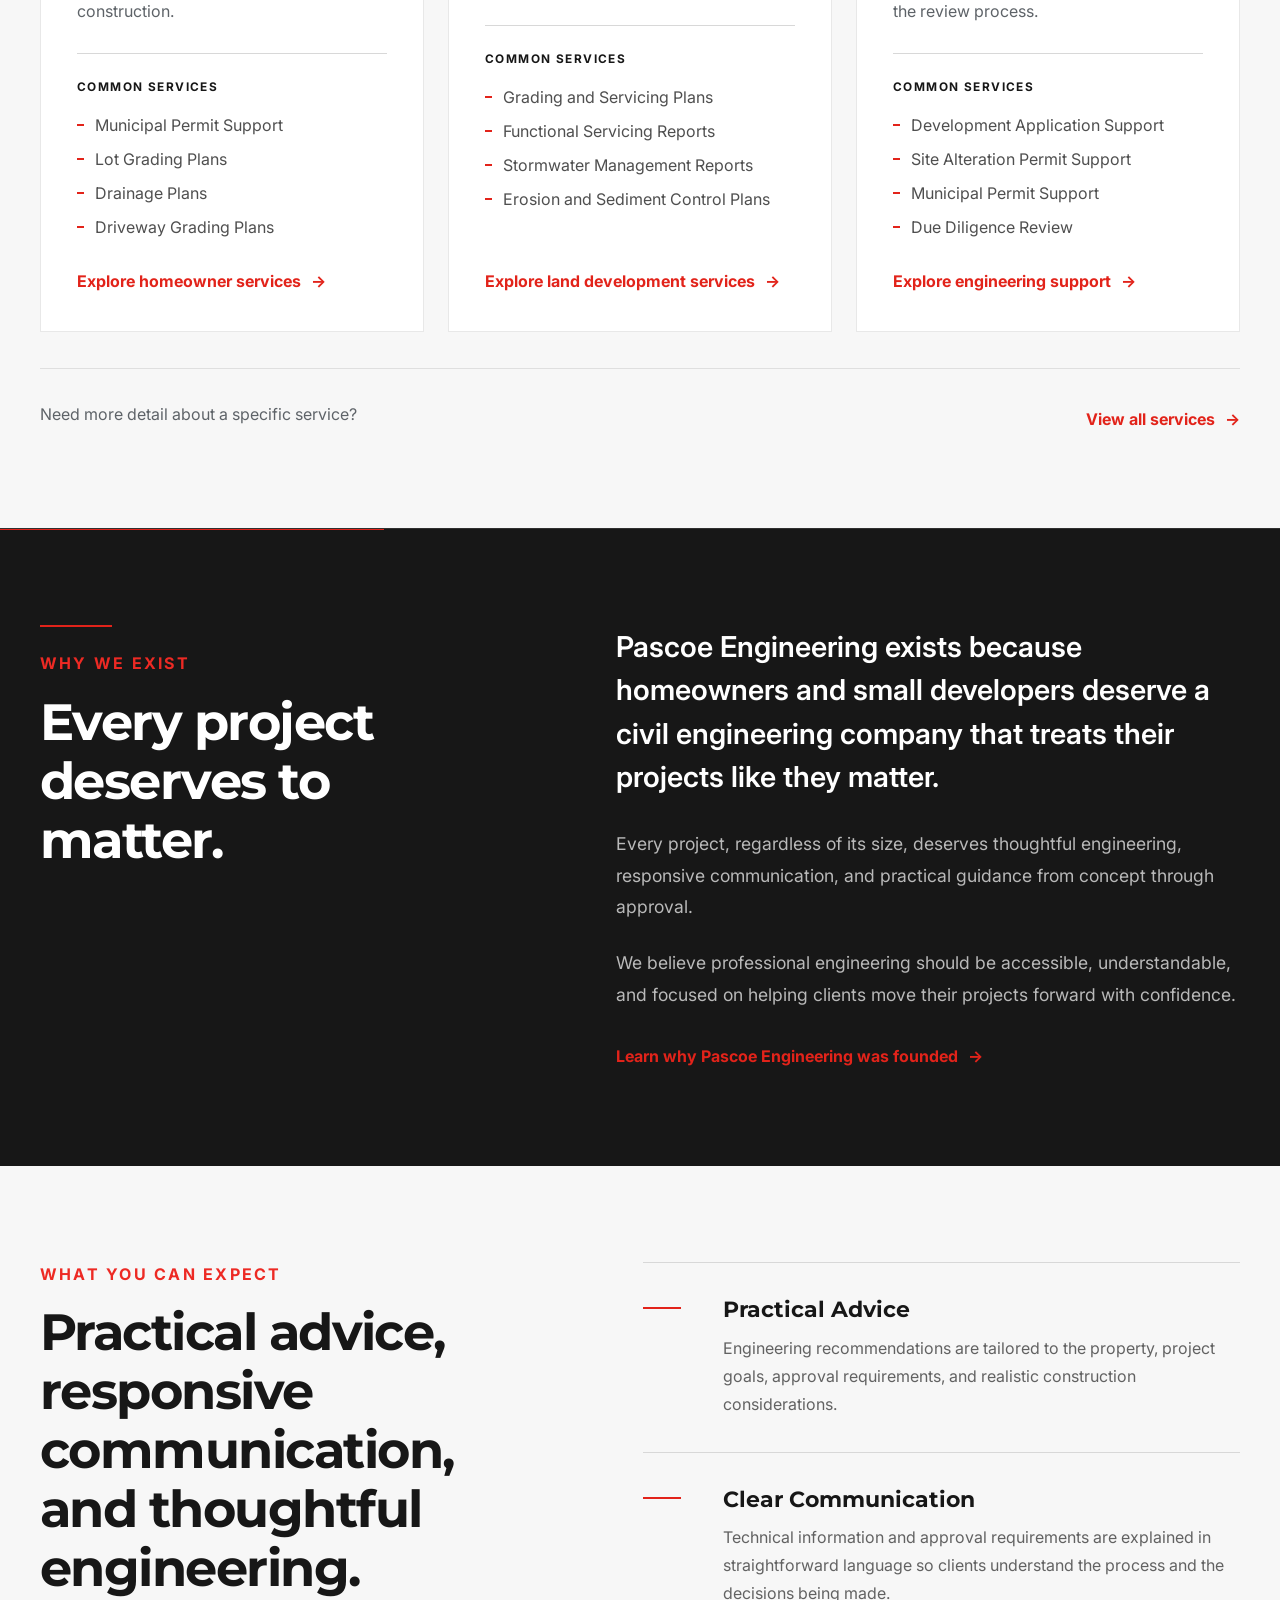
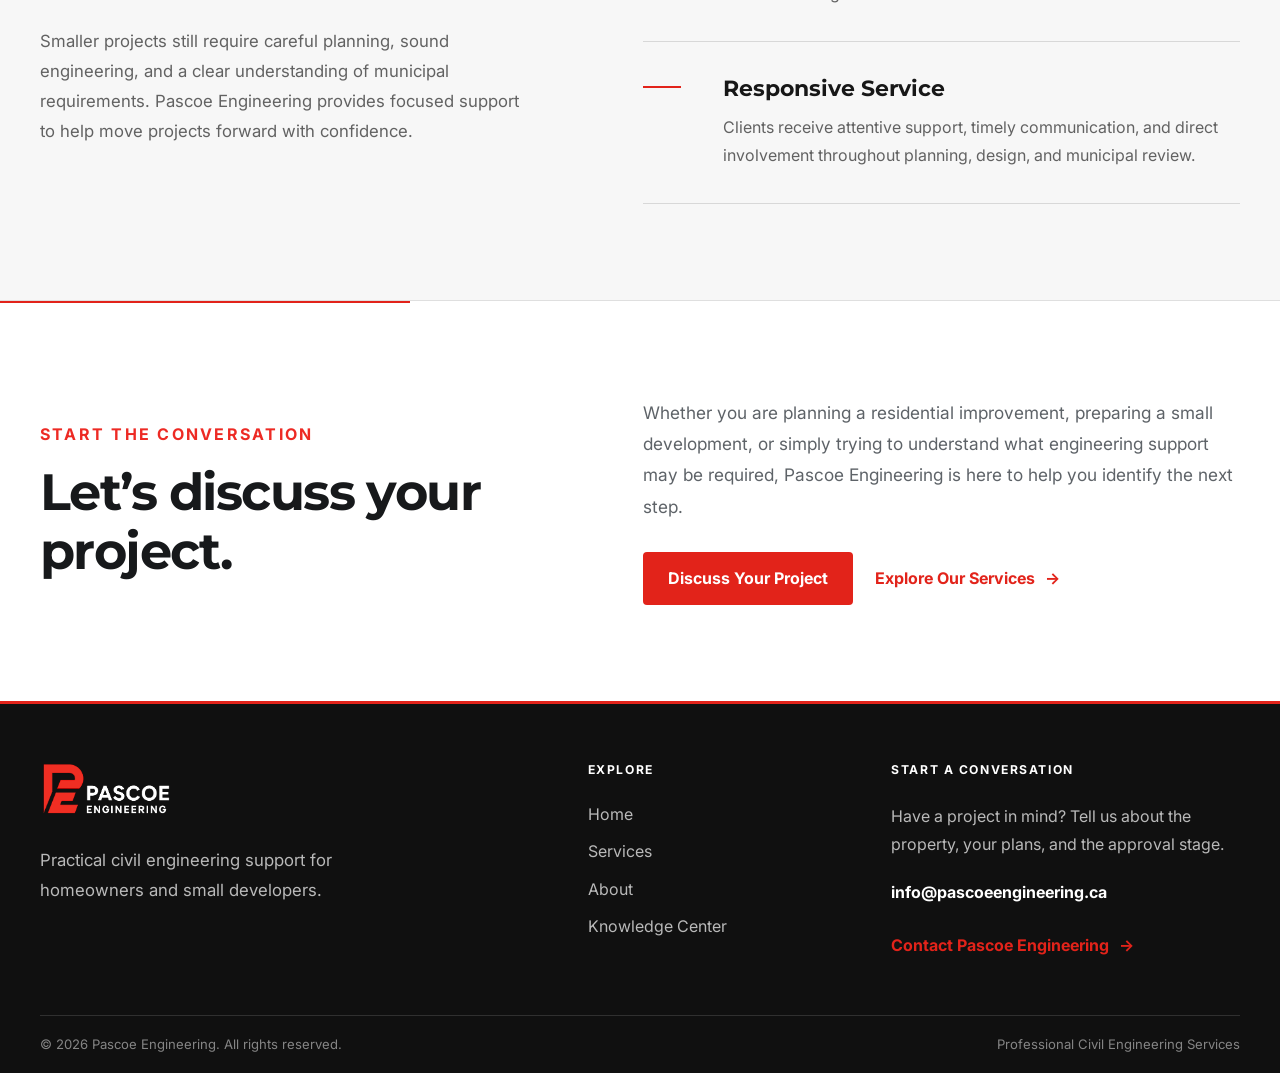
==== commit 451871c7: "Knowledge Center landing zone for all guides" ====
--- a/index.html
+++ b/index.html
@@ -133,7 +133,7 @@
           <p>Common Services</p>
 
           <ul>
-            <li>Pool Grading Plans</li>
+            <li>Municipal Permit Support</li>
             <li>Lot Grading Plans</li>
             <li>Drainage Plans</li>
             <li>Driveway Grading Plans</li>
